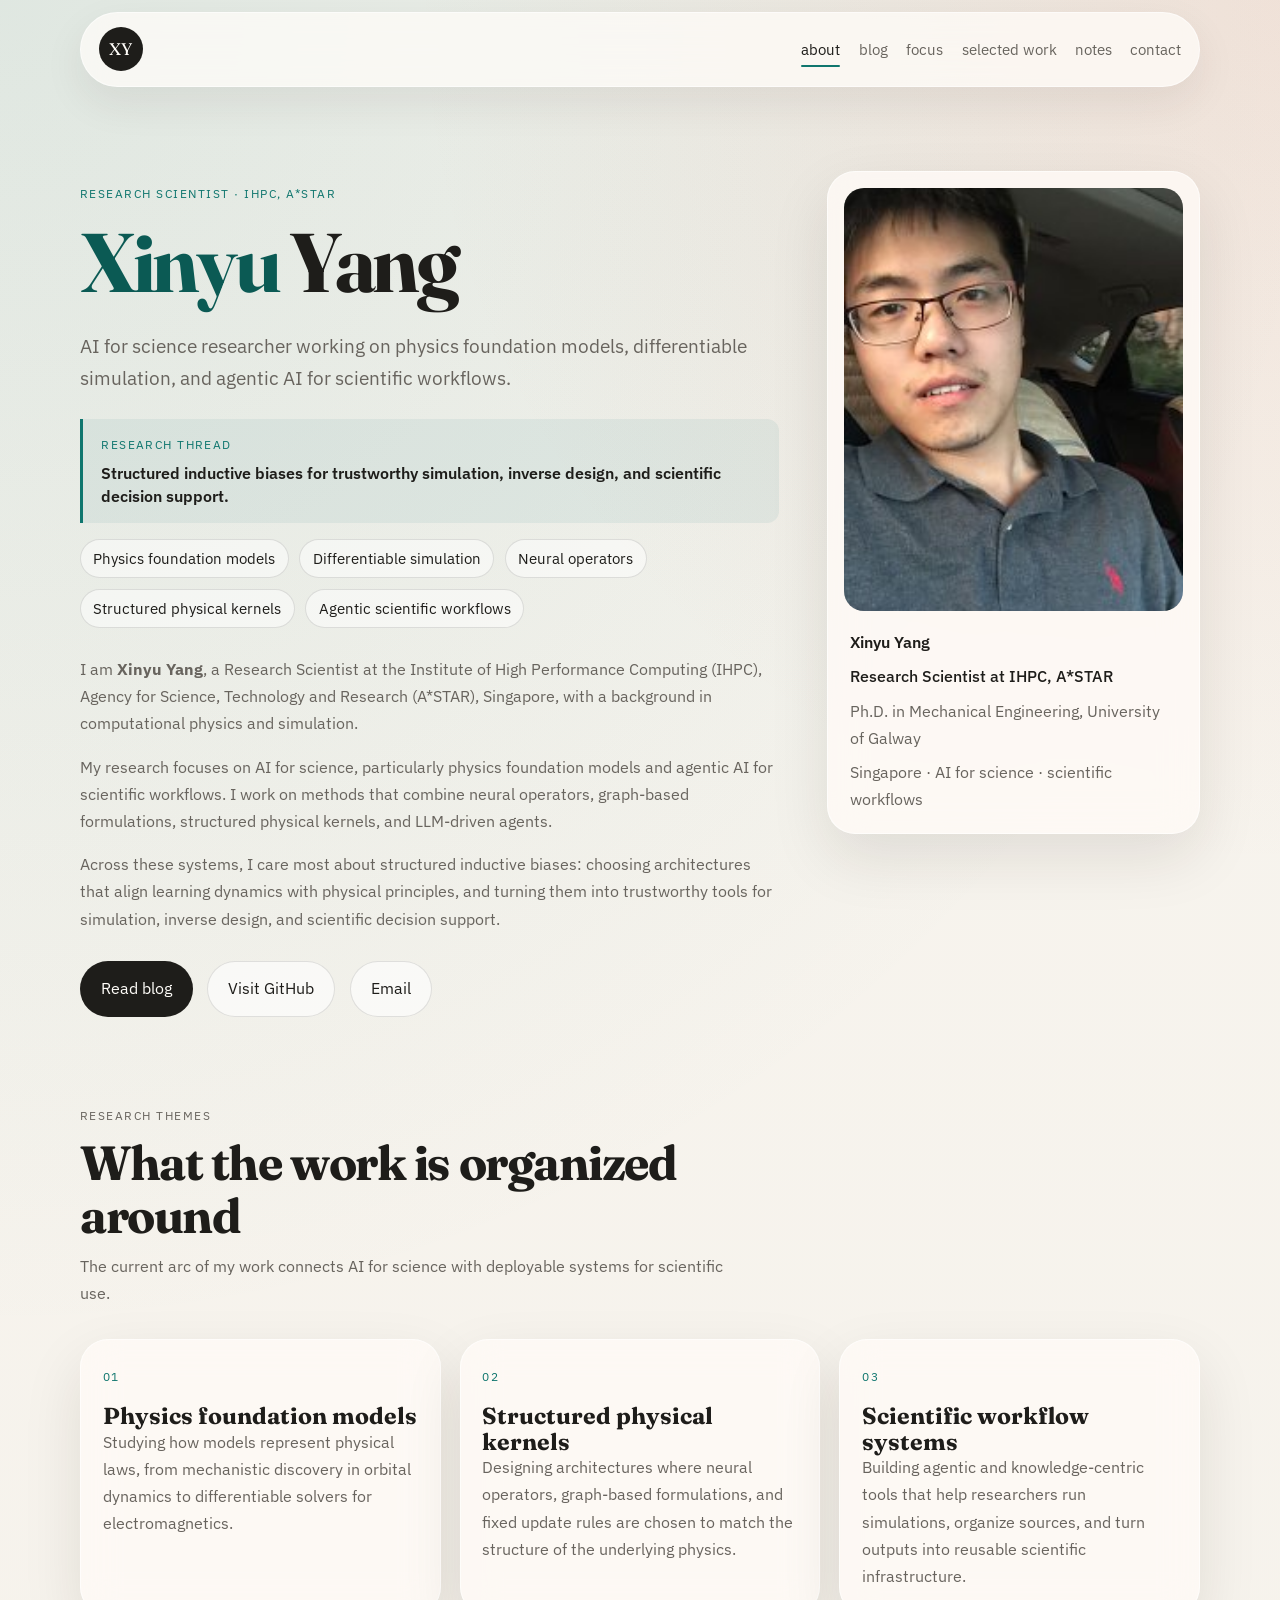
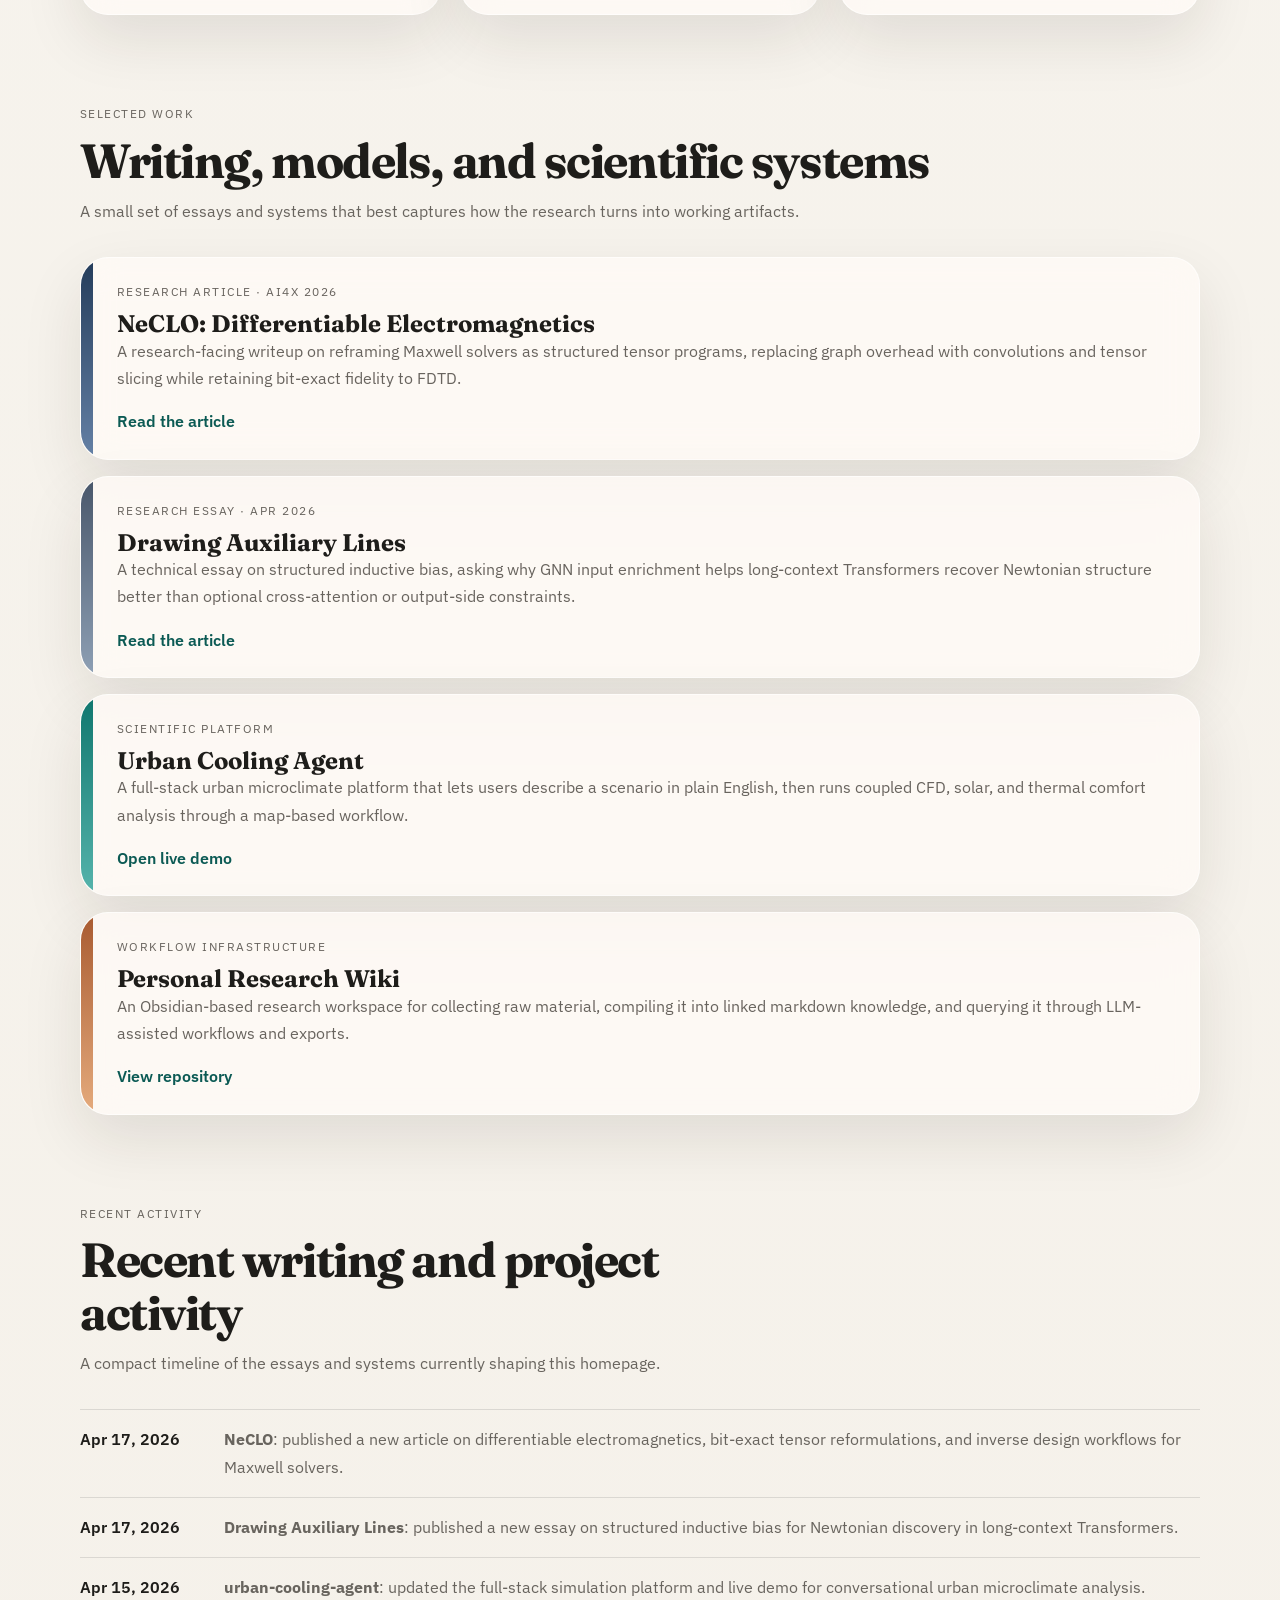
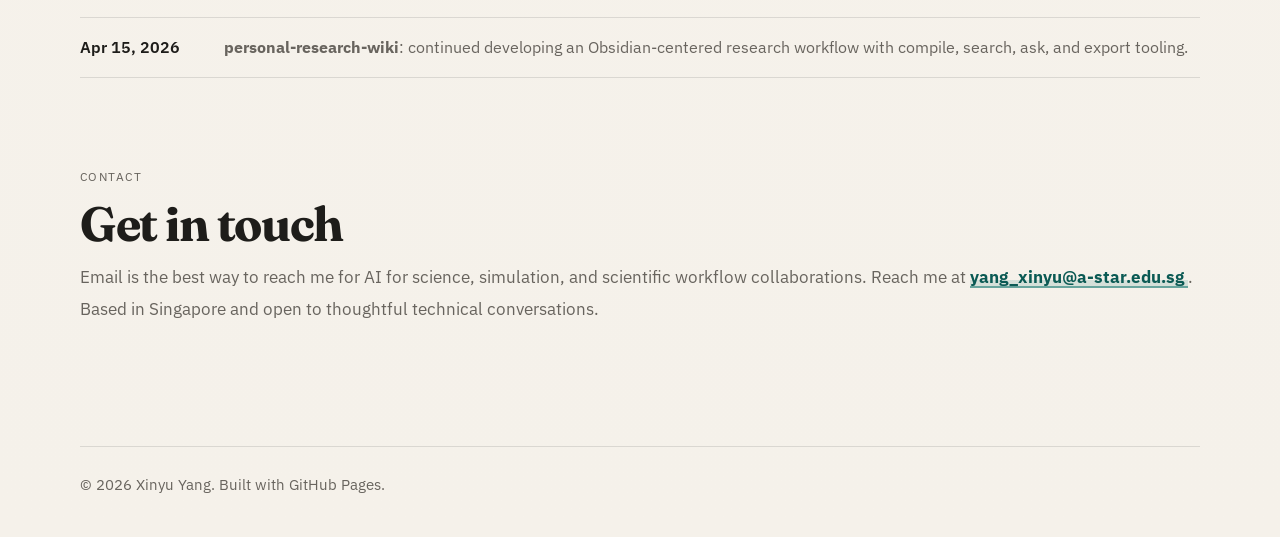
==== index.html @ 4849f7db "Simplify homepage hero details" ====
<!DOCTYPE html>
<html lang="en">
  <head>
    <meta charset="UTF-8" />
    <meta name="viewport" content="width=device-width, initial-scale=1.0" />
    <title>
      Xinyu Yang | AI for Science, Physics Foundation Models, and Scientific
      Workflows
    </title>
    <meta
      name="description"
      content="Personal homepage for Xinyu Yang, Research Scientist at IHPC, A*STAR, working on AI for science, physics foundation models, differentiable simulation, and agentic scientific workflows."
    />
    <meta name="theme-color" content="#1e1d1a" />
    <meta property="og:type" content="website" />
    <meta
      property="og:title"
      content="Xinyu Yang | AI for Science, Physics Foundation Models, and Scientific Workflows"
    />
    <meta
      property="og:description"
      content="Projects and notes from Xinyu Yang across AI for science, physics foundation models, differentiable simulation, and scientific workflow systems."
    />
    <meta property="og:url" content="https://pgupdn.github.io/" />
    <meta property="og:image" content="https://pgupdn.github.io/assets/img/xinyu.jpeg" />
    <meta name="twitter:card" content="summary_large_image" />
    <meta
      name="twitter:title"
      content="Xinyu Yang | AI for Science, Physics Foundation Models, and Scientific Workflows"
    />
    <meta
      name="twitter:description"
      content="Projects and notes from Xinyu Yang across AI for science, physics foundation models, differentiable simulation, and scientific workflow systems."
    />
    <meta name="twitter:image" content="https://pgupdn.github.io/assets/img/xinyu.jpeg" />
    <link rel="canonical" href="https://pgupdn.github.io/" />
    <link rel="preconnect" href="https://fonts.googleapis.com" />
    <link rel="preconnect" href="https://fonts.gstatic.com" crossorigin />
    <link
      href="https://fonts.googleapis.com/css2?family=Fraunces:opsz,wght@9..144,500;9..144,600;9..144,700&family=IBM+Plex+Sans:wght@400;500;600&display=swap"
      rel="stylesheet"
    />
    <link rel="icon" href="assets/favicon.svg" type="image/svg+xml" />
    <link rel="stylesheet" href="styles.css" />
  </head>
  <body>
    <header class="site-header">
      <div class="container nav-shell">
        <a class="brand" href="#top" aria-label="Go to the top of the page">XY</a>
        <button
          class="nav-toggle"
          type="button"
          aria-expanded="false"
          aria-controls="site-nav"
        >
          Menu
        </button>
        <nav id="site-nav" class="site-nav" aria-label="Main navigation">
          <a href="#about">about</a>
          <a href="/blog/">blog</a>
          <a href="#focus">focus</a>
          <a href="#work">selected work</a>
          <a href="#notes">notes</a>
          <a href="#contact">contact</a>
        </nav>
      </div>
    </header>

    <main id="top" class="page-shell">
      <section id="about" class="hero container">
        <div class="hero-copy">
          <p class="eyebrow">Research Scientist · IHPC, A*STAR</p>
          <h1><span>Xinyu</span> Yang</h1>
          <p class="lede">
            AI for science researcher working on physics foundation models,
            differentiable simulation, and agentic AI for scientific workflows.
          </p>

          <div class="hero-thread">
            <p class="hero-thread-label">Research thread</p>
            <p class="hero-thread-copy">
              Structured inductive biases for trustworthy simulation, inverse
              design, and scientific decision support.
            </p>
          </div>

          <div class="hero-tags" aria-label="Research interests">
            <span>Physics foundation models</span>
            <span>Differentiable simulation</span>
            <span>Neural operators</span>
            <span>Structured physical kernels</span>
            <span>Agentic scientific workflows</span>
          </div>

          <div class="intro-copy">
            <p>
              I am <strong>Xinyu Yang</strong>, a Research Scientist at the
              Institute of High Performance Computing (IHPC), Agency for Science,
              Technology and Research (A*STAR), Singapore, with a background in
              computational physics and simulation.
            </p>
            <p>
              My research focuses on AI for science, particularly physics
              foundation models and agentic AI for scientific workflows. I work
              on methods that combine neural operators, graph-based
              formulations, structured physical kernels, and LLM-driven agents.
            </p>
            <p>
              Across these systems, I care most about structured inductive
              biases: choosing architectures that align learning dynamics with
              physical principles, and turning them into trustworthy tools for
              simulation, inverse design, and scientific decision support.
            </p>
          </div>

          <div class="cta-row">
            <a class="button button-primary" href="/blog/">Read blog</a>
            <a
              class="button button-secondary"
              href="https://github.com/PgUpDn"
              target="_blank"
              rel="noreferrer"
            >
              Visit GitHub
            </a>
            <a class="button button-secondary" href="mailto:yang_xinyu@a-star.edu.sg">
              Email
            </a>
          </div>

        </div>

        <aside class="profile-card">
          <div class="portrait-frame">
            <img
              src="assets/img/xinyu.jpeg"
              alt="Portrait of Xinyu Yang"
              class="portrait"
            />
          </div>
          <div class="profile-meta">
            <p>Xinyu Yang</p>
            <p>Research Scientist at IHPC, A*STAR</p>
            <p>Ph.D. in Mechanical Engineering, University of Galway</p>
            <p>Singapore · AI for science · scientific workflows</p>
          </div>
        </aside>
      </section>

      <section id="focus" class="section container">
        <div class="section-heading">
          <p class="section-kicker">Research themes</p>
          <h2>What the work is organized around</h2>
          <p>
            The current arc of my work connects AI for science with deployable
            systems for scientific use.
          </p>
        </div>

        <div class="card-grid">
          <article class="info-card">
            <span class="card-tag">01</span>
            <h3>Physics foundation models</h3>
            <p>
              Studying how models represent physical laws, from mechanistic
              discovery in orbital dynamics to differentiable solvers for
              electromagnetics.
            </p>
          </article>

          <article class="info-card">
            <span class="card-tag">02</span>
            <h3>Structured physical kernels</h3>
            <p>
              Designing architectures where neural operators, graph-based
              formulations, and fixed update rules are chosen to match the
              structure of the underlying physics.
            </p>
          </article>

          <article class="info-card">
            <span class="card-tag">03</span>
            <h3>Scientific workflow systems</h3>
            <p>
              Building agentic and knowledge-centric tools that help researchers
              run simulations, organize sources, and turn outputs into reusable
              scientific infrastructure.
            </p>
          </article>
        </div>
      </section>

      <section id="work" class="section container">
        <div class="section-heading work-heading">
          <p class="section-kicker">Selected work</p>
          <h2>Writing, models, and scientific systems</h2>
          <p>
            A small set of essays and systems that best captures how the
            research turns into working artifacts.
          </p>
        </div>

        <div class="project-list">
          <article class="project-card">
            <div class="project-accent accent-three"></div>
            <div class="project-body">
              <p class="project-label">Research article · AI4X 2026</p>
              <h3>NeCLO: Differentiable Electromagnetics</h3>
              <p>
                A research-facing writeup on reframing Maxwell solvers as
                structured tensor programs, replacing graph overhead with
                convolutions and tensor slicing while retaining bit-exact
                fidelity to FDTD.
              </p>
              <a href="/blog/2026/neclo-differentiable-electromagnetics/">
                Read the article
              </a>
            </div>
          </article>

          <article class="project-card">
            <div class="project-accent accent-four"></div>
            <div class="project-body">
              <p class="project-label">Research essay · Apr 2026</p>
              <h3>Drawing Auxiliary Lines</h3>
              <p>
                A technical essay on structured inductive bias, asking why GNN
                input enrichment helps long-context Transformers recover
                Newtonian structure better than optional cross-attention or
                output-side constraints.
              </p>
              <a href="/blog/2026/drawing-auxiliary-lines/">Read the article</a>
            </div>
          </article>

          <article class="project-card">
            <div class="project-accent accent-one"></div>
            <div class="project-body">
              <p class="project-label">Scientific platform</p>
              <h3>Urban Cooling Agent</h3>
              <p>
                A full-stack urban microclimate platform that lets users describe
                a scenario in plain English, then runs coupled CFD, solar, and
                thermal comfort analysis through a map-based workflow.
              </p>
              <a
                href="https://pgupdn.github.io/urban-cooling-agent/"
                target="_blank"
                rel="noreferrer"
              >
                Open live demo
              </a>
            </div>
          </article>

          <article class="project-card">
            <div class="project-accent accent-two"></div>
            <div class="project-body">
              <p class="project-label">Workflow infrastructure</p>
              <h3>Personal Research Wiki</h3>
              <p>
                An Obsidian-based research workspace for collecting raw material,
                compiling it into linked markdown knowledge, and querying it through
                LLM-assisted workflows and exports.
              </p>
              <a
                href="https://github.com/PgUpDn/personal-research-wiki"
                target="_blank"
                rel="noreferrer"
              >
                View repository
              </a>
            </div>
          </article>

        </div>
      </section>

      <section id="notes" class="section container">
        <div class="section-heading">
          <p class="section-kicker">Recent activity</p>
          <h2>Recent writing and project activity</h2>
          <p>
            A compact timeline of the essays and systems currently shaping this
            homepage.
          </p>
        </div>

        <div class="notes-table" role="list">
          <div class="note-row" role="listitem">
            <span class="note-date">Apr 17, 2026</span>
            <p>
              <strong>NeCLO</strong>: published a new article on differentiable
              electromagnetics, bit-exact tensor reformulations, and inverse
              design workflows for Maxwell solvers.
            </p>
          </div>
          <div class="note-row" role="listitem">
            <span class="note-date">Apr 17, 2026</span>
            <p>
              <strong>Drawing Auxiliary Lines</strong>: published a new essay on
              structured inductive bias for Newtonian discovery in long-context
              Transformers.
            </p>
          </div>
          <div class="note-row" role="listitem">
            <span class="note-date">Apr 15, 2026</span>
            <p>
              <strong>urban-cooling-agent</strong>: updated the full-stack simulation
              platform and live demo for conversational urban microclimate analysis.
            </p>
          </div>
          <div class="note-row" role="listitem">
            <span class="note-date">Apr 15, 2026</span>
            <p>
              <strong>personal-research-wiki</strong>: continued developing an
              Obsidian-centered research workflow with compile, search, ask, and
              export tooling.
            </p>
          </div>
        </div>
      </section>

      <section id="contact" class="section container contact-section">
        <div class="section-heading contact-copy">
          <p class="section-kicker">Contact</p>
          <h2>Get in touch</h2>
          <p class="contact-summary">
            Email is the best way to reach me for AI for science, simulation,
            and scientific workflow collaborations. Reach me at
            <a class="contact-inline-link" href="mailto:yang_xinyu@a-star.edu.sg">
              yang_xinyu@a-star.edu.sg
            </a>.
            Based in Singapore and open to thoughtful technical conversations.
          </p>
        </div>
      </section>
    </main>

    <footer class="site-footer">
      <div class="container footer-shell">
        <p>
          &copy; <span id="year"></span> Xinyu Yang. Built with GitHub Pages.
        </p>
      </div>
    </footer>

    <script src="script.js"></script>
  </body>
</html>
---- styles.css ----
:root {
  --bg: #f5f1ea;
  --bg-strong: #efe7dd;
  --surface: rgba(255, 251, 247, 0.8);
  --surface-strong: #fffdf9;
  --text: #1e1d1a;
  --muted: #68645e;
  --accent: #0f766e;
  --accent-strong: #0b5a54;
  --accent-soft: rgba(15, 118, 110, 0.12);
  --line: rgba(30, 29, 26, 0.12);
  --shadow: 0 24px 60px rgba(40, 30, 24, 0.1);
  --radius-lg: 28px;
  --radius-md: 18px;
  --radius-sm: 12px;
  --container: min(1120px, calc(100vw - 2rem));
}

*,
*::before,
*::after {
  box-sizing: border-box;
}

html {
  scroll-behavior: smooth;
}

body {
  margin: 0;
  min-height: 100vh;
  color: var(--text);
  font-family: "IBM Plex Sans", sans-serif;
  background:
    radial-gradient(circle at top left, rgba(15, 118, 110, 0.1), transparent 34%),
    radial-gradient(circle at top right, rgba(193, 95, 61, 0.12), transparent 22%),
    linear-gradient(180deg, #f7f4ee 0%, var(--bg) 100%);
  line-height: 1.7;
}

a {
  color: inherit;
  text-decoration: none;
}

img {
  display: block;
  max-width: 100%;
}

.container {
  width: var(--container);
  margin: 0 auto;
}

.site-header {
  position: sticky;
  top: 0;
  z-index: 20;
  padding-top: 0.75rem;
}

.nav-shell {
  display: flex;
  align-items: center;
  justify-content: space-between;
  gap: 1.25rem;
  padding: 0.9rem 1.1rem;
  border: 1px solid rgba(255, 255, 255, 0.55);
  border-radius: 999px;
  background: rgba(255, 252, 248, 0.74);
  box-shadow: 0 16px 40px rgba(60, 44, 36, 0.08);
  backdrop-filter: blur(16px);
}

.brand {
  display: inline-flex;
  align-items: center;
  justify-content: center;
  width: 2.75rem;
  height: 2.75rem;
  border-radius: 999px;
  background: var(--text);
  color: #fffdf9;
  font-family: "Fraunces", serif;
  font-size: 1.05rem;
  letter-spacing: 0.03em;
}

.site-nav {
  display: flex;
  align-items: center;
  gap: 1.15rem;
  flex-wrap: wrap;
}

.site-nav a {
  position: relative;
  color: var(--muted);
  font-size: 0.96rem;
  text-transform: lowercase;
}

.site-nav a::after {
  content: "";
  position: absolute;
  left: 0;
  bottom: -0.3rem;
  width: 100%;
  height: 2px;
  border-radius: 999px;
  background: var(--accent);
  opacity: 0;
  transform: scaleX(0.2);
  transform-origin: left;
  transition: transform 180ms ease, opacity 180ms ease;
}

.site-nav a:hover,
.site-nav a.active {
  color: var(--text);
}

.site-nav a:hover::after,
.site-nav a.active::after {
  opacity: 1;
  transform: scaleX(1);
}

.nav-toggle {
  display: none;
  border: 0;
  background: transparent;
  color: var(--text);
  font: inherit;
  padding: 0.3rem 0.1rem;
  cursor: pointer;
}

.page-shell {
  padding: 3.25rem 0 2.5rem;
}

.hero {
  display: grid;
  grid-template-columns: minmax(0, 1.5fr) minmax(300px, 0.8fr);
  gap: 3rem;
  align-items: start;
  padding-top: 2rem;
}

.eyebrow,
.section-kicker,
.project-label,
.card-tag {
  letter-spacing: 0.12em;
  text-transform: uppercase;
  font-size: 0.78rem;
  color: var(--accent);
}

h1,
h2,
h3 {
  margin: 0;
  font-family: "Fraunces", serif;
  line-height: 1.1;
}

h1 {
  margin-top: 0.75rem;
  font-size: clamp(3rem, 7vw, 5.2rem);
  letter-spacing: -0.04em;
}

h1 span {
  color: var(--accent-strong);
}

.lede {
  max-width: 46rem;
  margin: 1.35rem 0 0;
  font-size: 1.18rem;
  color: var(--muted);
}

.intro-copy {
  margin-top: 1.75rem;
  display: grid;
  gap: 1rem;
}

.hero-thread {
  margin-top: 1.55rem;
  padding: 1rem 1.15rem;
  border-left: 3px solid var(--accent);
  border-radius: 0 var(--radius-sm) var(--radius-sm) 0;
  background: rgba(15, 118, 110, 0.07);
}

.hero-thread-label {
  margin: 0;
  letter-spacing: 0.12em;
  text-transform: uppercase;
  font-size: 0.74rem;
  color: var(--accent);
}

.hero-thread-copy {
  margin: 0.42rem 0 0;
  color: var(--text);
  font-size: 0.98rem;
  font-weight: 600;
  line-height: 1.45;
}

.hero-tags {
  display: flex;
  flex-wrap: wrap;
  gap: 0.65rem;
  margin-top: 1rem;
}

.hero-tags span {
  display: inline-flex;
  align-items: center;
  min-height: 2rem;
  padding: 0.38rem 0.78rem;
  border: 1px solid var(--line);
  border-radius: 999px;
  background: rgba(255, 255, 255, 0.5);
  color: var(--text);
  font-size: 0.92rem;
}

.intro-copy p,
.section-heading p,
.info-card p,
.project-body p,
.note-row p,
.contact-note {
  margin: 0;
  color: var(--muted);
}

.cta-row {
  display: flex;
  flex-wrap: wrap;
  gap: 0.9rem;
  margin-top: 1.75rem;
}

.button {
  display: inline-flex;
  align-items: center;
  justify-content: center;
  min-height: 3rem;
  padding: 0.85rem 1.25rem;
  border-radius: 999px;
  border: 1px solid var(--line);
  transition: transform 180ms ease, border-color 180ms ease, background 180ms ease;
}

.button:hover {
  transform: translateY(-1px);
}

.button-primary {
  background: var(--text);
  color: #fffdf9;
  border-color: transparent;
}

.button-primary:hover {
  background: #10100f;
}

.button-secondary {
  background: rgba(255, 255, 255, 0.6);
}

.button-secondary:hover {
  border-color: rgba(15, 118, 110, 0.32);
}

.profile-card,
.info-card,
.project-card,
.contact-panel {
  border: 1px solid rgba(255, 255, 255, 0.6);
  border-radius: var(--radius-lg);
  background: var(--surface);
  box-shadow: var(--shadow);
  backdrop-filter: blur(18px);
}

.profile-card {
  position: sticky;
  top: 7rem;
  padding: 1rem;
}

.portrait-frame {
  overflow: hidden;
  border-radius: calc(var(--radius-lg) - 8px);
  background:
    linear-gradient(160deg, rgba(15, 118, 110, 0.18), rgba(255, 255, 255, 0.2)),
    var(--bg-strong);
}

.portrait {
  width: 100%;
  aspect-ratio: 4 / 5;
  object-fit: cover;
  object-position: center 28%;
}

.profile-meta {
  display: grid;
  gap: 0.45rem;
  padding: 1.1rem 0.35rem 0.2rem;
}

.profile-meta p:first-child {
  color: var(--text);
  font-weight: 600;
}

.profile-meta p {
  margin: 0;
  color: var(--muted);
}

.profile-meta p:nth-child(2) {
  color: var(--text);
  font-weight: 500;
}

.section {
  padding: 5.5rem 0 0;
}

.section-heading {
  display: grid;
  gap: 0.65rem;
  max-width: 42rem;
  margin-bottom: 2rem;
}

.section-heading h2 {
  font-size: clamp(2rem, 4vw, 3rem);
  letter-spacing: -0.03em;
}

.work-heading {
  max-width: none;
}

.work-heading p {
  max-width: none;
}

.card-grid {
  display: grid;
  grid-template-columns: repeat(3, minmax(0, 1fr));
  gap: 1.2rem;
}

.info-card {
  padding: 1.4rem 1.35rem 1.5rem;
}

.info-card h3 {
  margin-top: 0.85rem;
  font-size: 1.45rem;
}

.project-list {
  display: grid;
  gap: 1rem;
}

.project-card {
  display: grid;
  grid-template-columns: 0.75rem minmax(0, 1fr);
  overflow: hidden;
}

.project-accent {
  min-height: 100%;
}

.accent-one {
  background: linear-gradient(180deg, #0f766e 0%, #56b4ac 100%);
}

.accent-two {
  background: linear-gradient(180deg, #a85a30 0%, #e5ab7d 100%);
}

.accent-three {
  background: linear-gradient(180deg, #243c5a 0%, #6581a6 100%);
}

.accent-four {
  background: linear-gradient(180deg, #48566a 0%, #8ea0b5 100%);
}

.project-body {
  padding: 1.45rem 1.5rem;
}

.project-body h3 {
  margin-top: 0.55rem;
  font-size: 1.5rem;
}

.project-body p {
  margin: 0;
  color: var(--muted);
}

.project-body a {
  display: inline-flex;
  align-items: center;
  gap: 0.4rem;
  margin-top: 1rem;
  color: var(--accent-strong);
  font-weight: 600;
}

.site-nav a.current {
  color: var(--text);
}

.site-nav a.current::after {
  opacity: 1;
  transform: scaleX(1);
}

.notes-table {
  border-top: 1px solid var(--line);
}

.note-row {
  display: grid;
  grid-template-columns: 8rem minmax(0, 1fr);
  gap: 1rem;
  padding: 1rem 0;
  border-bottom: 1px solid var(--line);
}

.note-date {
  color: var(--text);
  font-weight: 600;
}

.contact-section {
  padding-bottom: 5rem;
}

.contact-copy {
  max-width: none;
  width: 100%;
  margin-bottom: 0;
}

.contact-copy p {
  max-width: none;
}

.contact-summary {
  font-size: 1.06rem;
  line-height: 1.9;
}

.contact-panel {
  max-width: 42rem;
  padding: 1.15rem 1.25rem 1.2rem;
}

.contact-link {
  display: inline-flex;
  align-items: center;
  gap: 0.4rem;
  color: var(--accent-strong);
  font-weight: 600;
}

.contact-inline-link {
  color: var(--accent-strong);
  font-weight: 700;
  text-decoration: underline;
  text-decoration-color: rgba(15, 118, 110, 0.55);
  text-decoration-thickness: 0.09em;
  text-underline-offset: 0.16em;
  background: linear-gradient(180deg, transparent 62%, rgba(15, 118, 110, 0.14) 62%);
  overflow-wrap: anywhere;
}

.contact-inline-link:hover {
  color: var(--accent-strong);
  text-decoration-color: currentColor;
}

.site-footer {
  padding: 0 0 2.5rem;
}

.footer-shell {
  padding-top: 1.5rem;
  border-top: 1px solid var(--line);
}

.footer-shell p {
  margin: 0;
  color: var(--muted);
  font-size: 0.96rem;
}

.post-page {
  padding: 2.15rem 0 5rem;
}

.essay-layout {
  width: 100%;
  max-width: none;
  margin: 0 auto;
}

.essay-directory-header {
  padding-top: 0.45rem;
}

.essay-directory-title,
.essay-title {
  font-size: clamp(2.35rem, 6vw, 3.9rem);
  letter-spacing: -0.045em;
}

.essay-directory-copy {
  margin: 0.9rem 0 0;
  color: var(--muted);
  font-size: 1.05rem;
}

.blog-list {
  margin-top: 1.7rem;
  border-top: 1px solid var(--line);
}

.blog-list-item {
  display: grid;
  grid-template-columns: 8.5rem minmax(0, 1fr);
  gap: 1.35rem;
  padding: 1.2rem 0;
  border-bottom: 1px solid var(--line);
}

.blog-list-date {
  color: var(--text);
  font-size: 0.92rem;
  font-weight: 600;
}

.blog-list-body h2 {
  font-size: 1.55rem;
  letter-spacing: -0.03em;
}

.blog-list-body h2 a {
  color: var(--text);
}

.blog-list-body h2 a:hover {
  color: var(--accent-strong);
}

.blog-list-body p {
  margin: 0.6rem 0 0;
  color: var(--muted);
}

.blog-list-body a,
.essay-section a,
.essay-taxonomy a {
  color: var(--accent-strong);
}

.essay-header {
  padding-top: 0.45rem;
}

.essay-date,
.essay-taxonomy,
.essay-author {
  margin: 0.7rem 0 0;
  color: var(--muted);
}

.essay-taxonomy {
  display: flex;
  flex-wrap: wrap;
  gap: 0.45rem 0.75rem;
  align-items: center;
}

.essay-title {
  max-width: 15ch;
}

.essay-separator {
  margin: 1.8rem 0 1.45rem;
  color: rgba(30, 29, 26, 0.34);
  letter-spacing: 0.35em;
}

.essay-section {
  display: grid;
  gap: 0.95rem;
}

.essay-section h2 {
  font-size: clamp(1.45rem, 4vw, 2rem);
  letter-spacing: -0.03em;
}

.essay-section p,
.essay-section li,
.essay-section td,
.essay-section th {
  margin: 0;
  color: var(--muted);
}

.essay-section strong {
  color: var(--text);
}

.essay-section ul,
.essay-section ol {
  margin: 0;
  padding-left: 1.2rem;
  display: grid;
  gap: 0.65rem;
}

.essay-note {
  padding: 1rem 1.15rem;
  border-left: 3px solid var(--accent);
  background: rgba(15, 118, 110, 0.07);
  border-radius: 0 var(--radius-sm) var(--radius-sm) 0;
}

.essay-figure {
  margin: 0.25rem 0 0.15rem;
  display: grid;
  gap: 0.72rem;
}

.essay-figure img {
  width: 100%;
  border: 1px solid var(--line);
  border-radius: var(--radius-md);
  background: rgba(255, 255, 255, 0.72);
  box-shadow: 0 18px 42px rgba(40, 30, 24, 0.08);
}

.essay-figure figcaption {
  margin: 0;
  color: var(--muted);
  font-size: 0.92rem;
  line-height: 1.65;
}

.essay-table {
  overflow-x: auto;
}

.essay-table table {
  width: 100%;
  border-collapse: collapse;
}

.essay-table th,
.essay-table td {
  padding: 0.85rem 0.7rem;
  border-bottom: 1px solid var(--line);
  text-align: left;
  vertical-align: top;
}

.essay-table th {
  color: var(--text);
  font-weight: 600;
}

.essay-stats {
  display: grid;
  grid-template-columns: repeat(4, minmax(0, 1fr));
  gap: 0.9rem;
  margin-bottom: 0.4rem;
}

.essay-stat {
  padding: 1rem 0.9rem;
  border: 1px solid var(--line);
  border-radius: var(--radius-md);
  background: rgba(255, 255, 255, 0.45);
}

.essay-stat-value {
  font-family: "Fraunces", serif;
  font-size: 1.9rem;
  line-height: 1;
  color: var(--text);
}

.essay-stat p {
  margin-top: 0.55rem;
  font-size: 0.92rem;
}

.essay-bibtex {
  margin-top: 0.45rem;
}

.essay-bibtex pre {
  margin: 0;
  padding: 1rem 1.05rem;
  overflow-x: auto;
  border-radius: var(--radius-md);
  background: rgba(30, 29, 26, 0.06);
  color: var(--muted);
  font-family: "IBM Plex Sans", sans-serif;
  font-size: 0.92rem;
  line-height: 1.65;
}

@media (max-width: 960px) {
  .hero {
    grid-template-columns: 1fr;
  }

  .profile-card {
    position: static;
    max-width: 28rem;
  }

  .card-grid {
    grid-template-columns: 1fr;
  }

  .essay-stats {
    grid-template-columns: 1fr;
  }

}

@media (max-width: 760px) {
  .site-header {
    padding-top: 0.55rem;
  }

  .nav-shell {
    flex-wrap: wrap;
    border-radius: 28px;
  }

  .nav-toggle {
    display: inline-flex;
  }

  .site-nav {
    display: none;
    width: 100%;
    padding-top: 0.35rem;
    flex-direction: column;
    align-items: flex-start;
  }

  .site-nav.open {
    display: flex;
  }

  .page-shell {
    padding-top: 2rem;
  }

  .hero {
    gap: 2rem;
    padding-top: 1.5rem;
  }

  .section {
    padding-top: 4rem;
  }

  .project-card {
    grid-template-columns: 1fr;
  }

  .project-accent {
    min-height: 0.75rem;
  }

  .note-row,
  .blog-list-item {
    grid-template-columns: 1fr;
    gap: 0.35rem;
  }
}

@media (prefers-reduced-motion: reduce) {
  html {
    scroll-behavior: auto;
  }

  *,
  *::before,
  *::after {
    transition-duration: 0.01ms !important;
    animation-duration: 0.01ms !important;
    animation-iteration-count: 1 !important;
  }
}
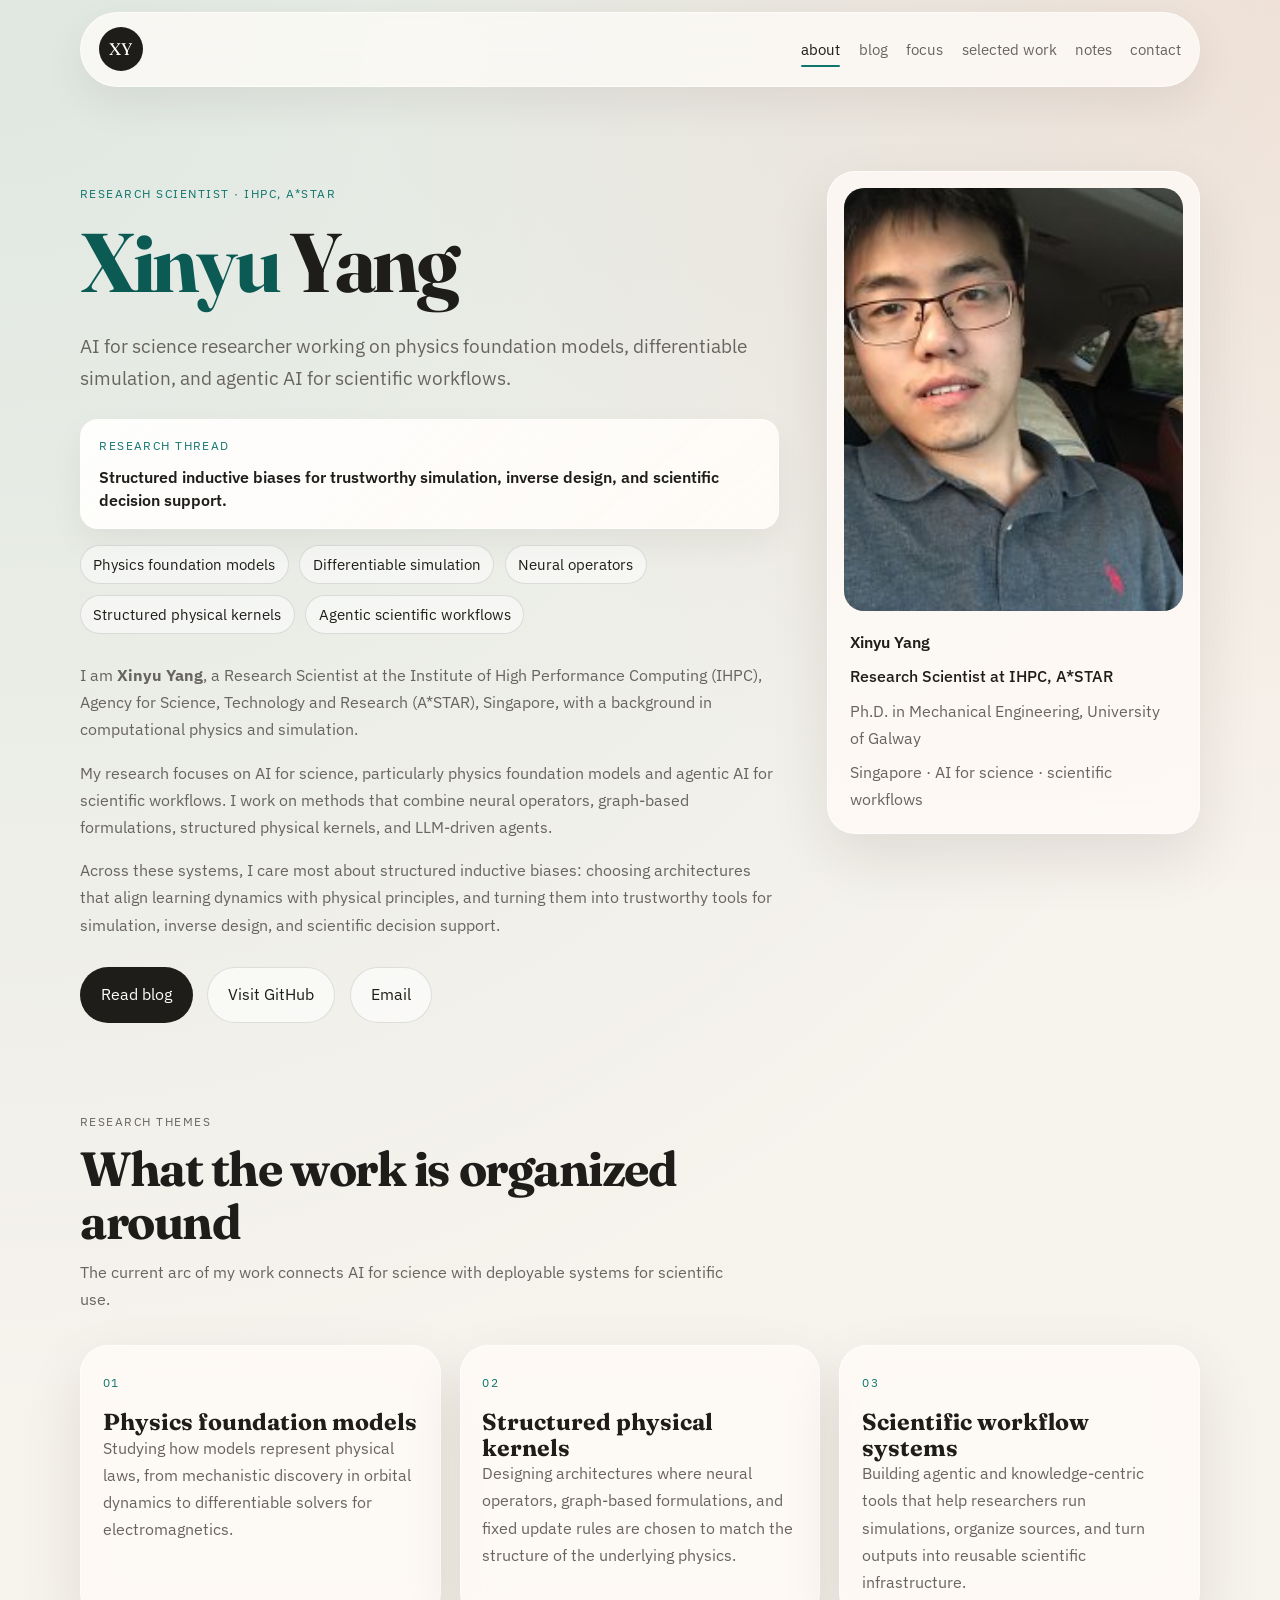
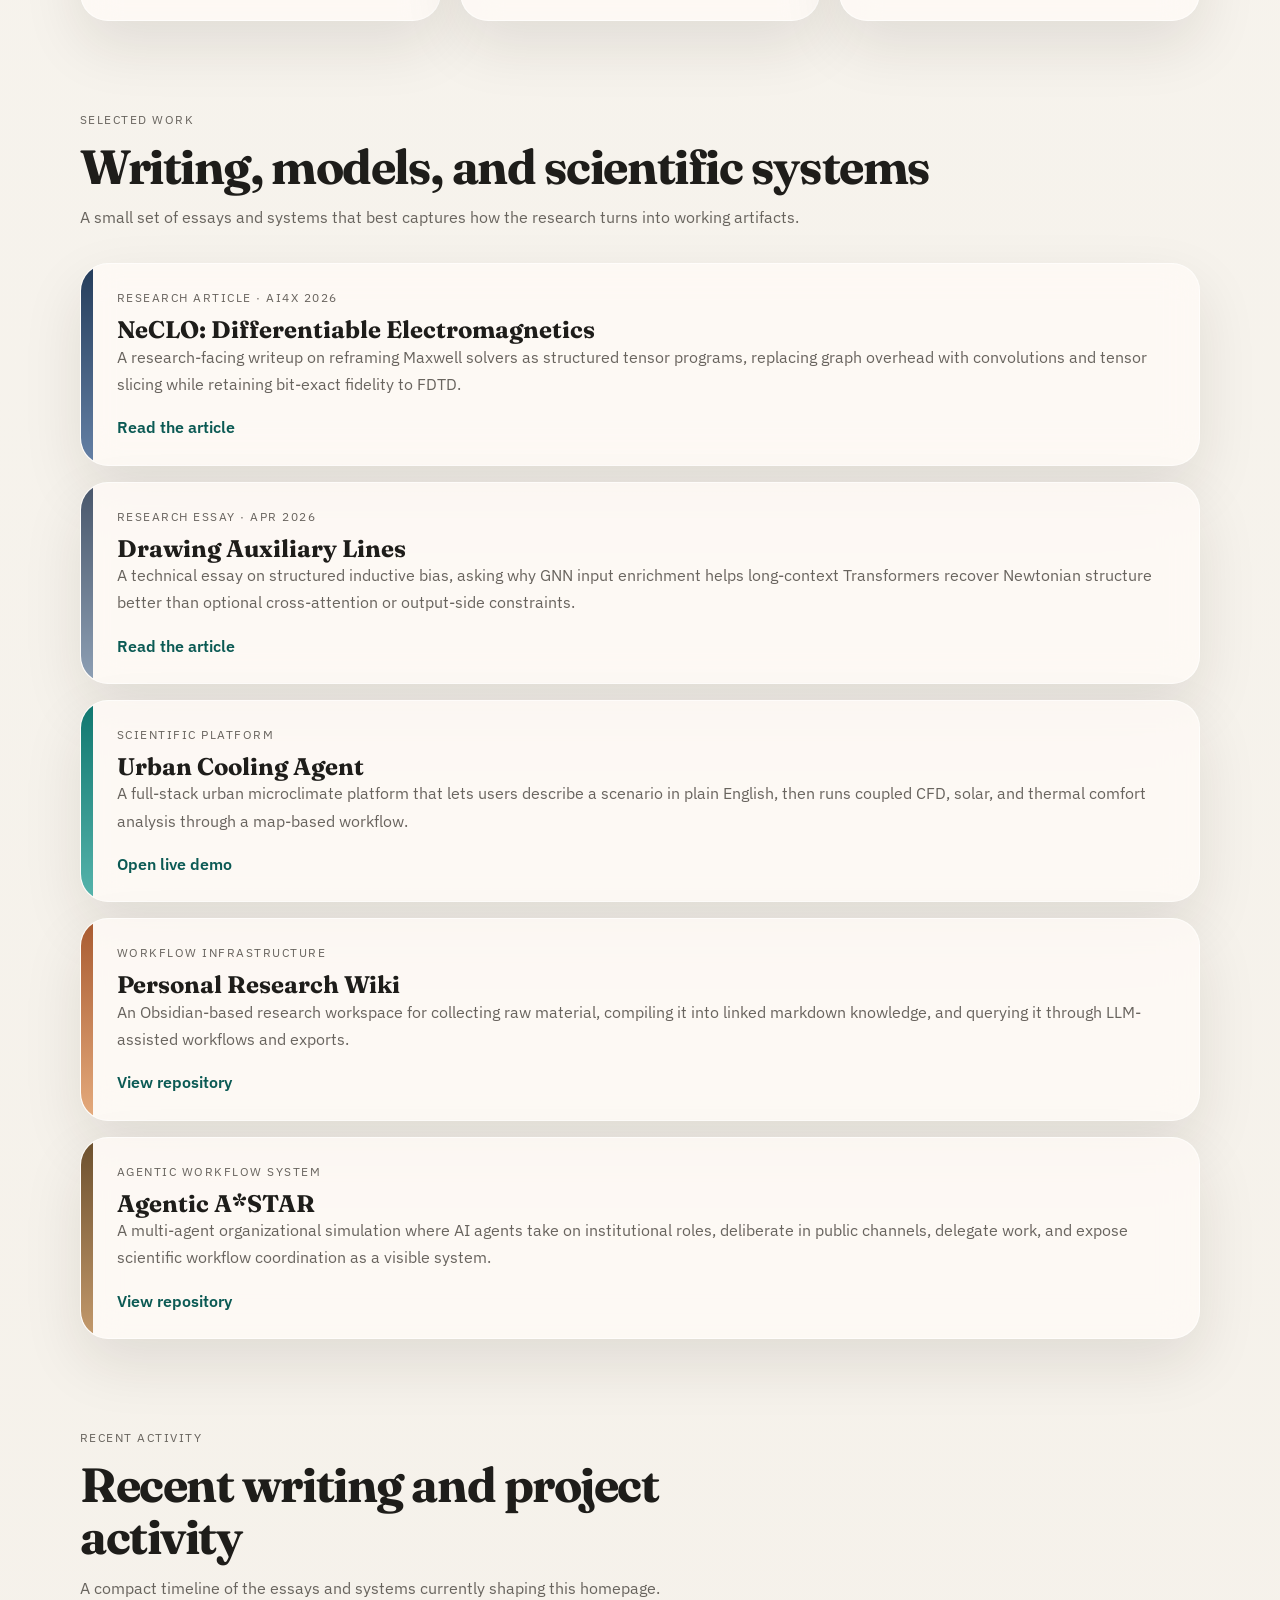
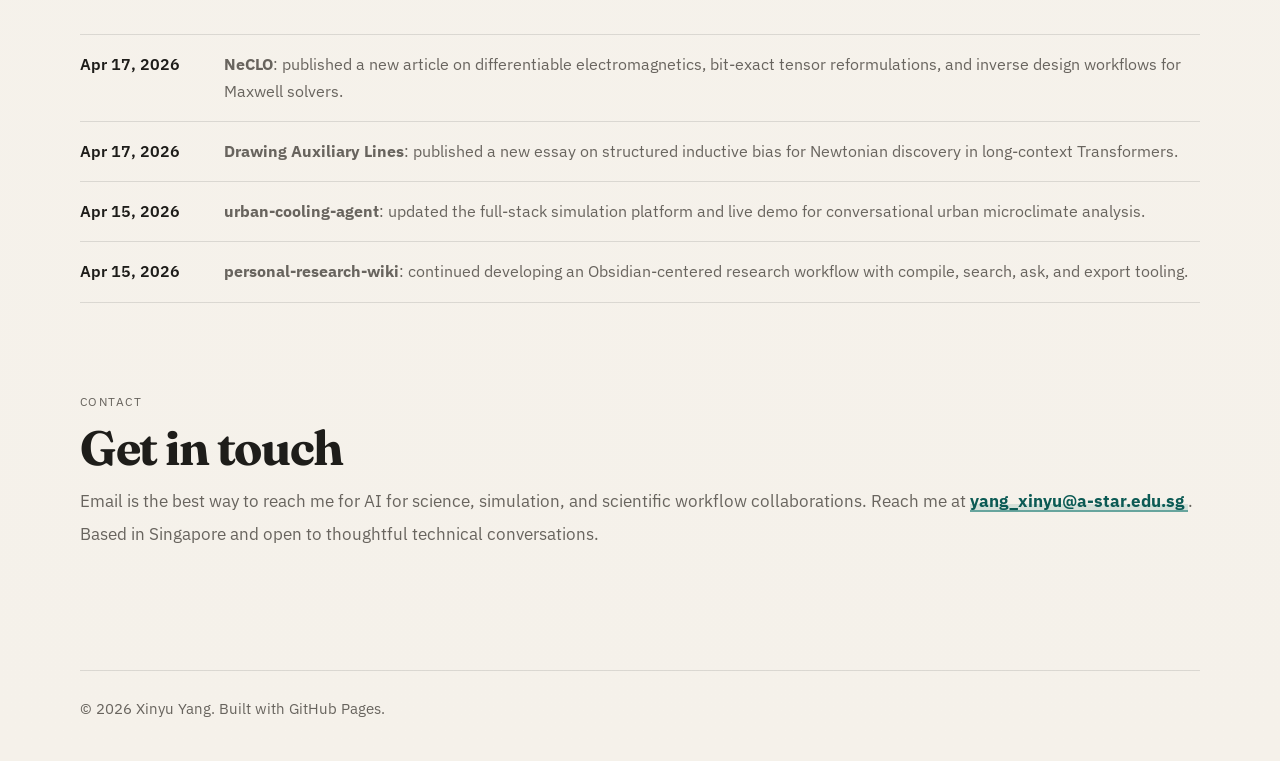
==== commit cf72783d: "Restore hero card and agentic work entry" ====
--- a/index.html
+++ b/index.html
@@ -273,6 +273,27 @@
             </div>
           </article>
 
+          <article class="project-card">
+            <div class="project-accent accent-five"></div>
+            <div class="project-body">
+              <p class="project-label">Agentic workflow system</p>
+              <h3>Agentic A*STAR</h3>
+              <p>
+                A multi-agent organizational simulation where AI agents take on
+                institutional roles, deliberate in public channels, delegate
+                work, and expose scientific workflow coordination as a visible
+                system.
+              </p>
+              <a
+                href="https://github.com/PgUpDn/agentic-astar"
+                target="_blank"
+                rel="noreferrer"
+              >
+                View repository
+              </a>
+            </div>
+          </article>
+
         </div>
       </section>
 
--- a/styles.css
+++ b/styles.css
@@ -192,10 +192,15 @@
 
 .hero-thread {
   margin-top: 1.55rem;
-  padding: 1rem 1.15rem;
-  border-left: 3px solid var(--accent);
-  border-radius: 0 var(--radius-sm) var(--radius-sm) 0;
-  background: rgba(15, 118, 110, 0.07);
+  display: grid;
+  gap: 0.2rem;
+  padding: 1rem 1.15rem 1.05rem;
+  border: 1px solid rgba(255, 255, 255, 0.6);
+  border-radius: var(--radius-md);
+  background:
+    linear-gradient(140deg, rgba(255, 255, 255, 0.8), rgba(255, 252, 247, 0.64)),
+    var(--surface);
+  box-shadow: 0 14px 34px rgba(40, 30, 24, 0.06);
 }
 
 .hero-thread-label {
@@ -406,6 +411,10 @@
   background: linear-gradient(180deg, #48566a 0%, #8ea0b5 100%);
 }
 
+.accent-five {
+  background: linear-gradient(180deg, #6b4f2d 0%, #c49a6c 100%);
+}
+
 .project-body {
   padding: 1.45rem 1.5rem;
 }
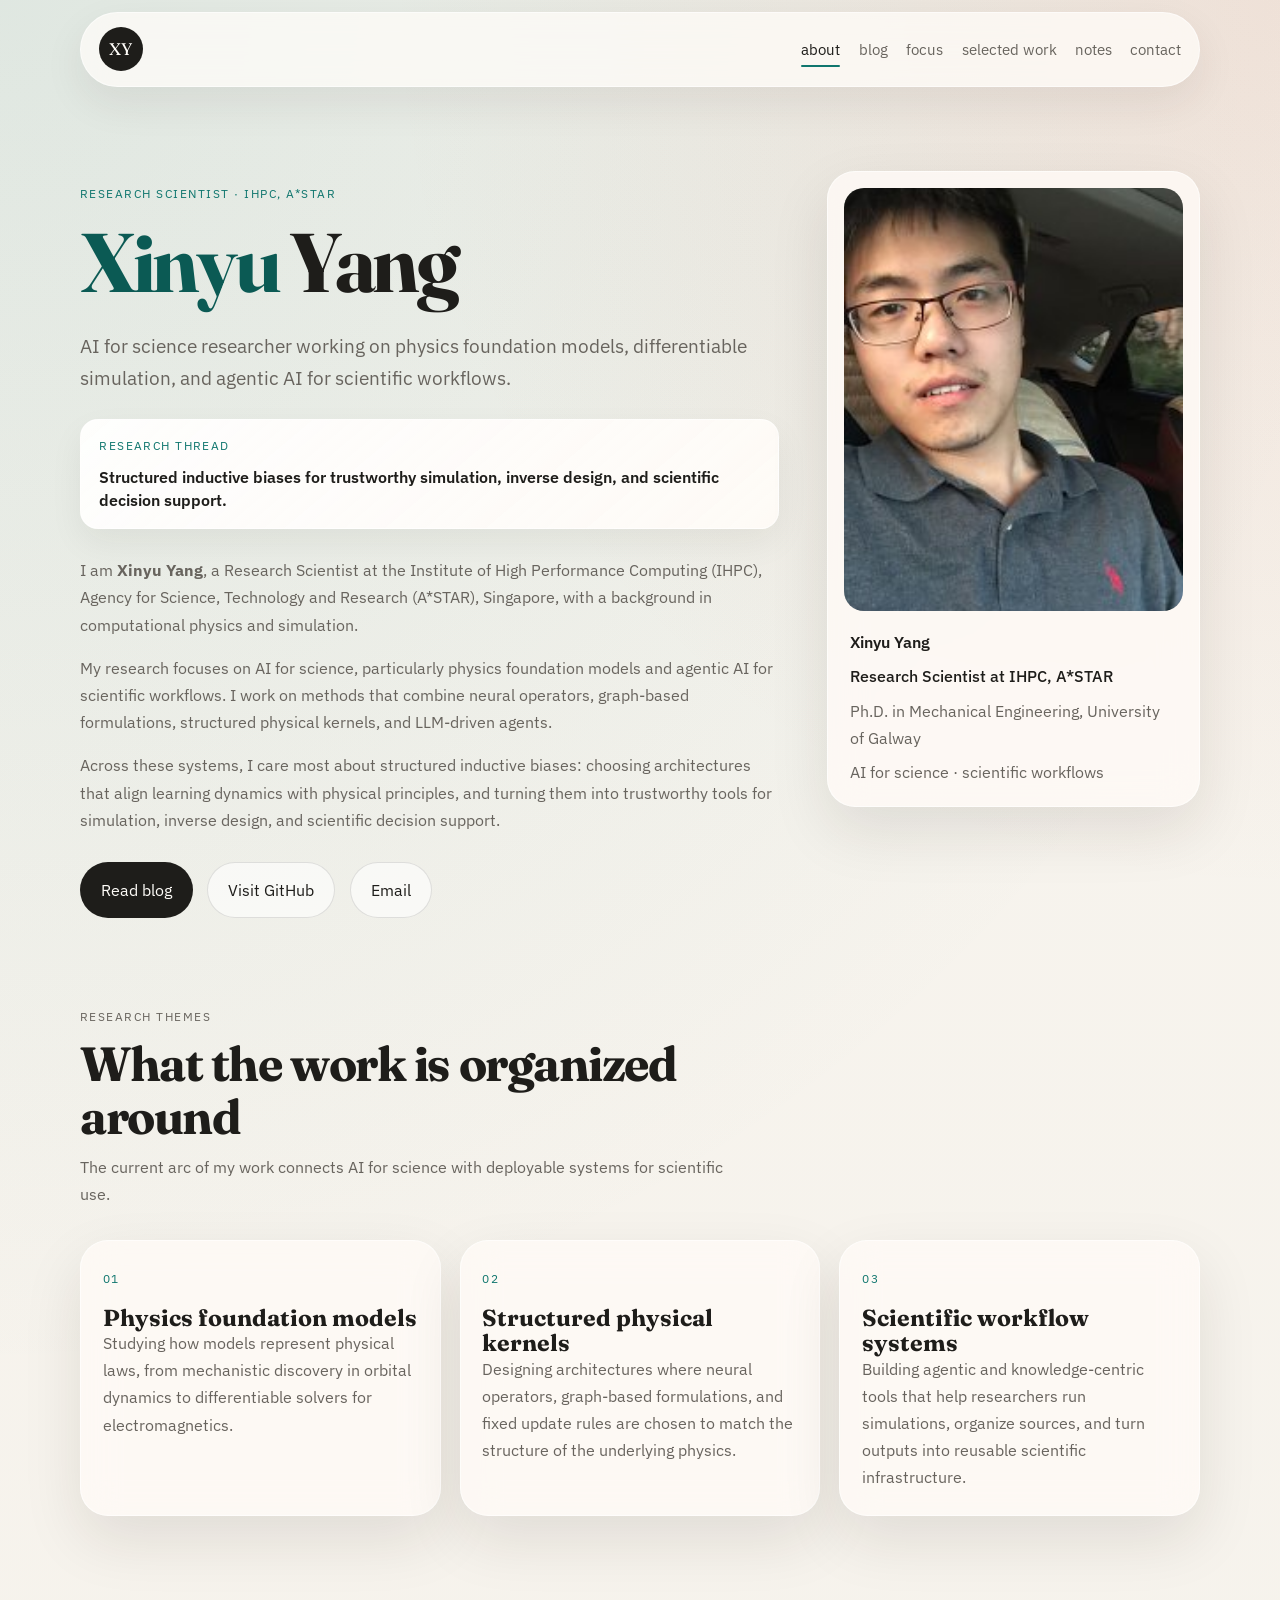
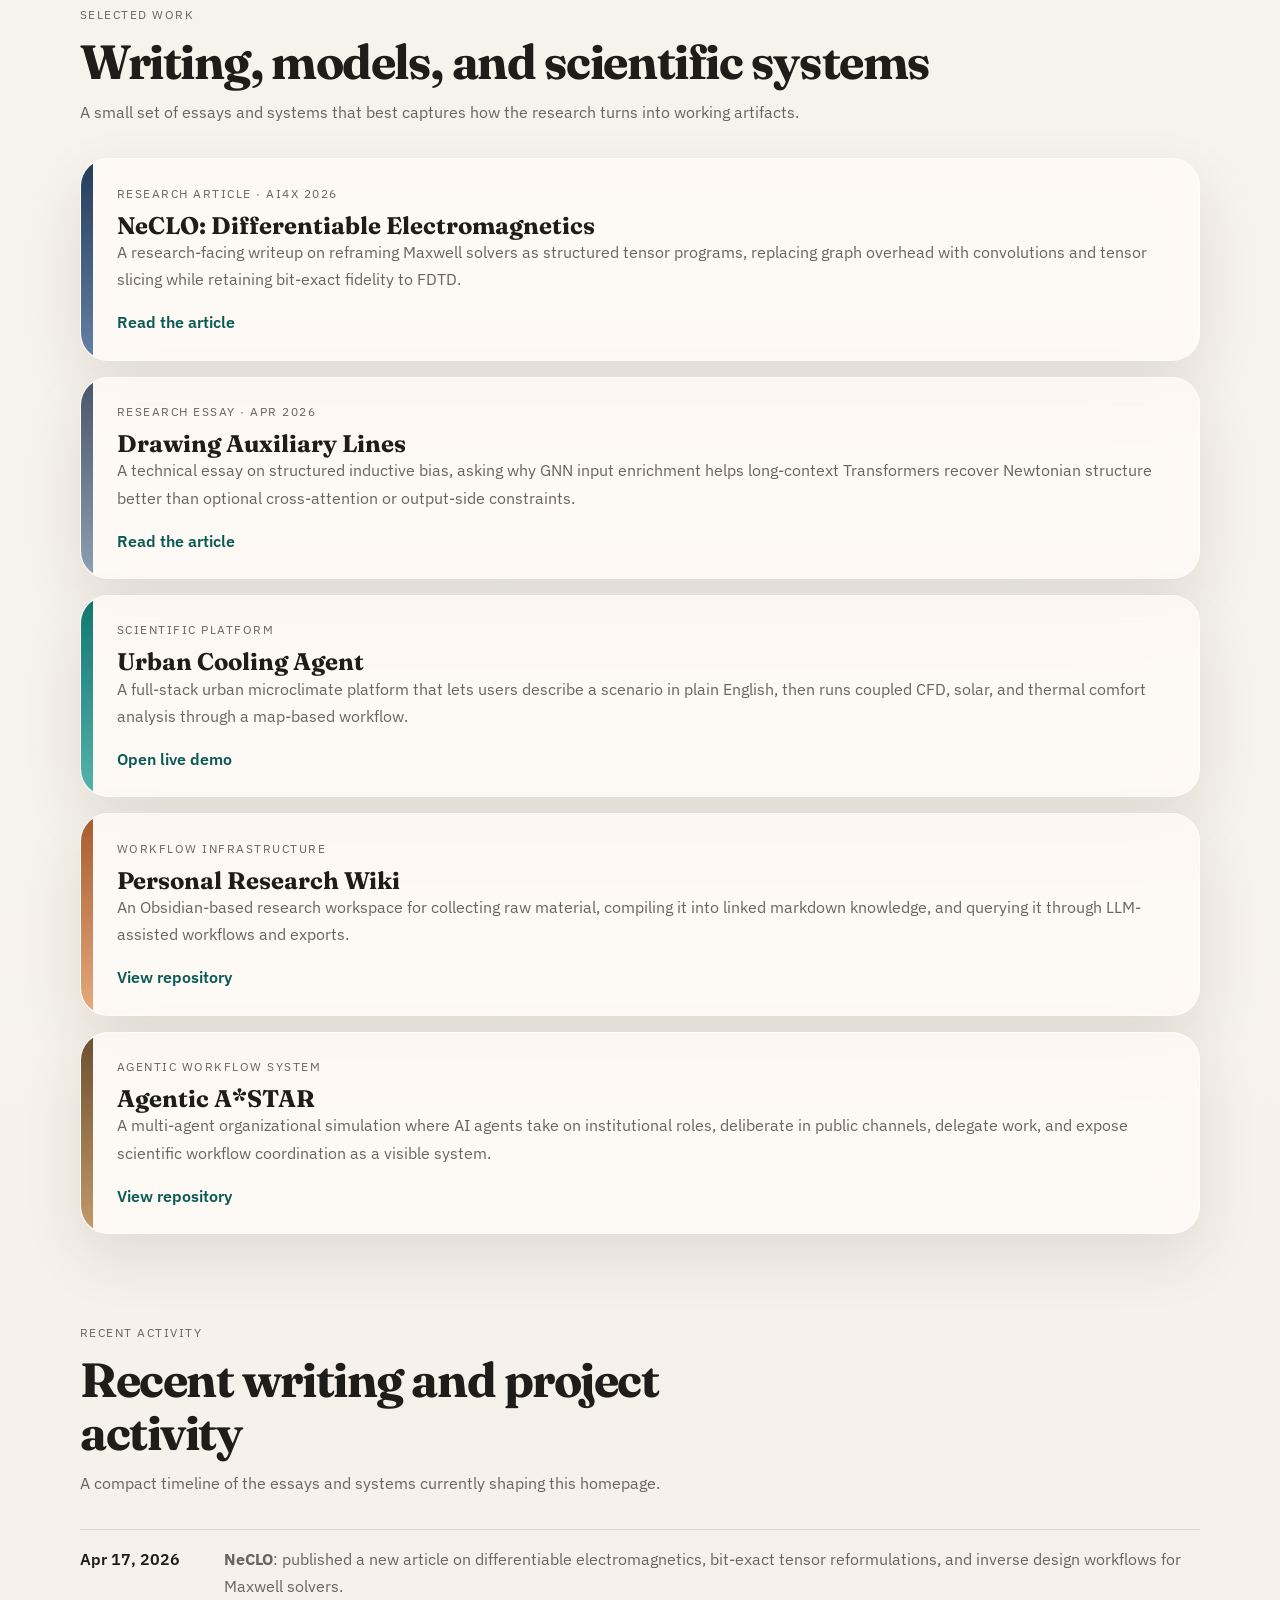
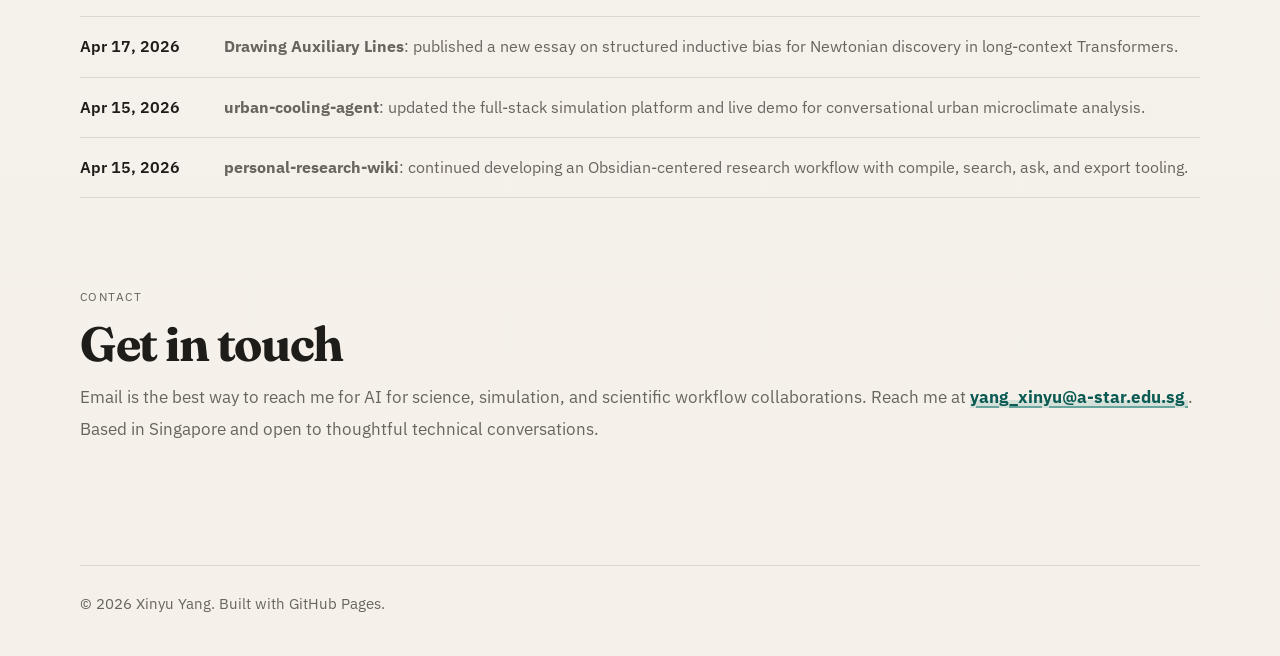
==== commit 049d150d: "Trim homepage hero metadata" ====
--- a/index.html
+++ b/index.html
@@ -84,14 +84,6 @@
             </p>
           </div>
 
-          <div class="hero-tags" aria-label="Research interests">
-            <span>Physics foundation models</span>
-            <span>Differentiable simulation</span>
-            <span>Neural operators</span>
-            <span>Structured physical kernels</span>
-            <span>Agentic scientific workflows</span>
-          </div>
-
           <div class="intro-copy">
             <p>
               I am <strong>Xinyu Yang</strong>, a Research Scientist at the
@@ -142,7 +134,7 @@
             <p>Xinyu Yang</p>
             <p>Research Scientist at IHPC, A*STAR</p>
             <p>Ph.D. in Mechanical Engineering, University of Galway</p>
-            <p>Singapore · AI for science · scientific workflows</p>
+            <p>AI for science · scientific workflows</p>
           </div>
         </aside>
       </section>
--- a/styles.css
+++ b/styles.css
@@ -219,25 +219,6 @@
   line-height: 1.45;
 }
 
-.hero-tags {
-  display: flex;
-  flex-wrap: wrap;
-  gap: 0.65rem;
-  margin-top: 1rem;
-}
-
-.hero-tags span {
-  display: inline-flex;
-  align-items: center;
-  min-height: 2rem;
-  padding: 0.38rem 0.78rem;
-  border: 1px solid var(--line);
-  border-radius: 999px;
-  background: rgba(255, 255, 255, 0.5);
-  color: var(--text);
-  font-size: 0.92rem;
-}
-
 .intro-copy p,
 .section-heading p,
 .info-card p,
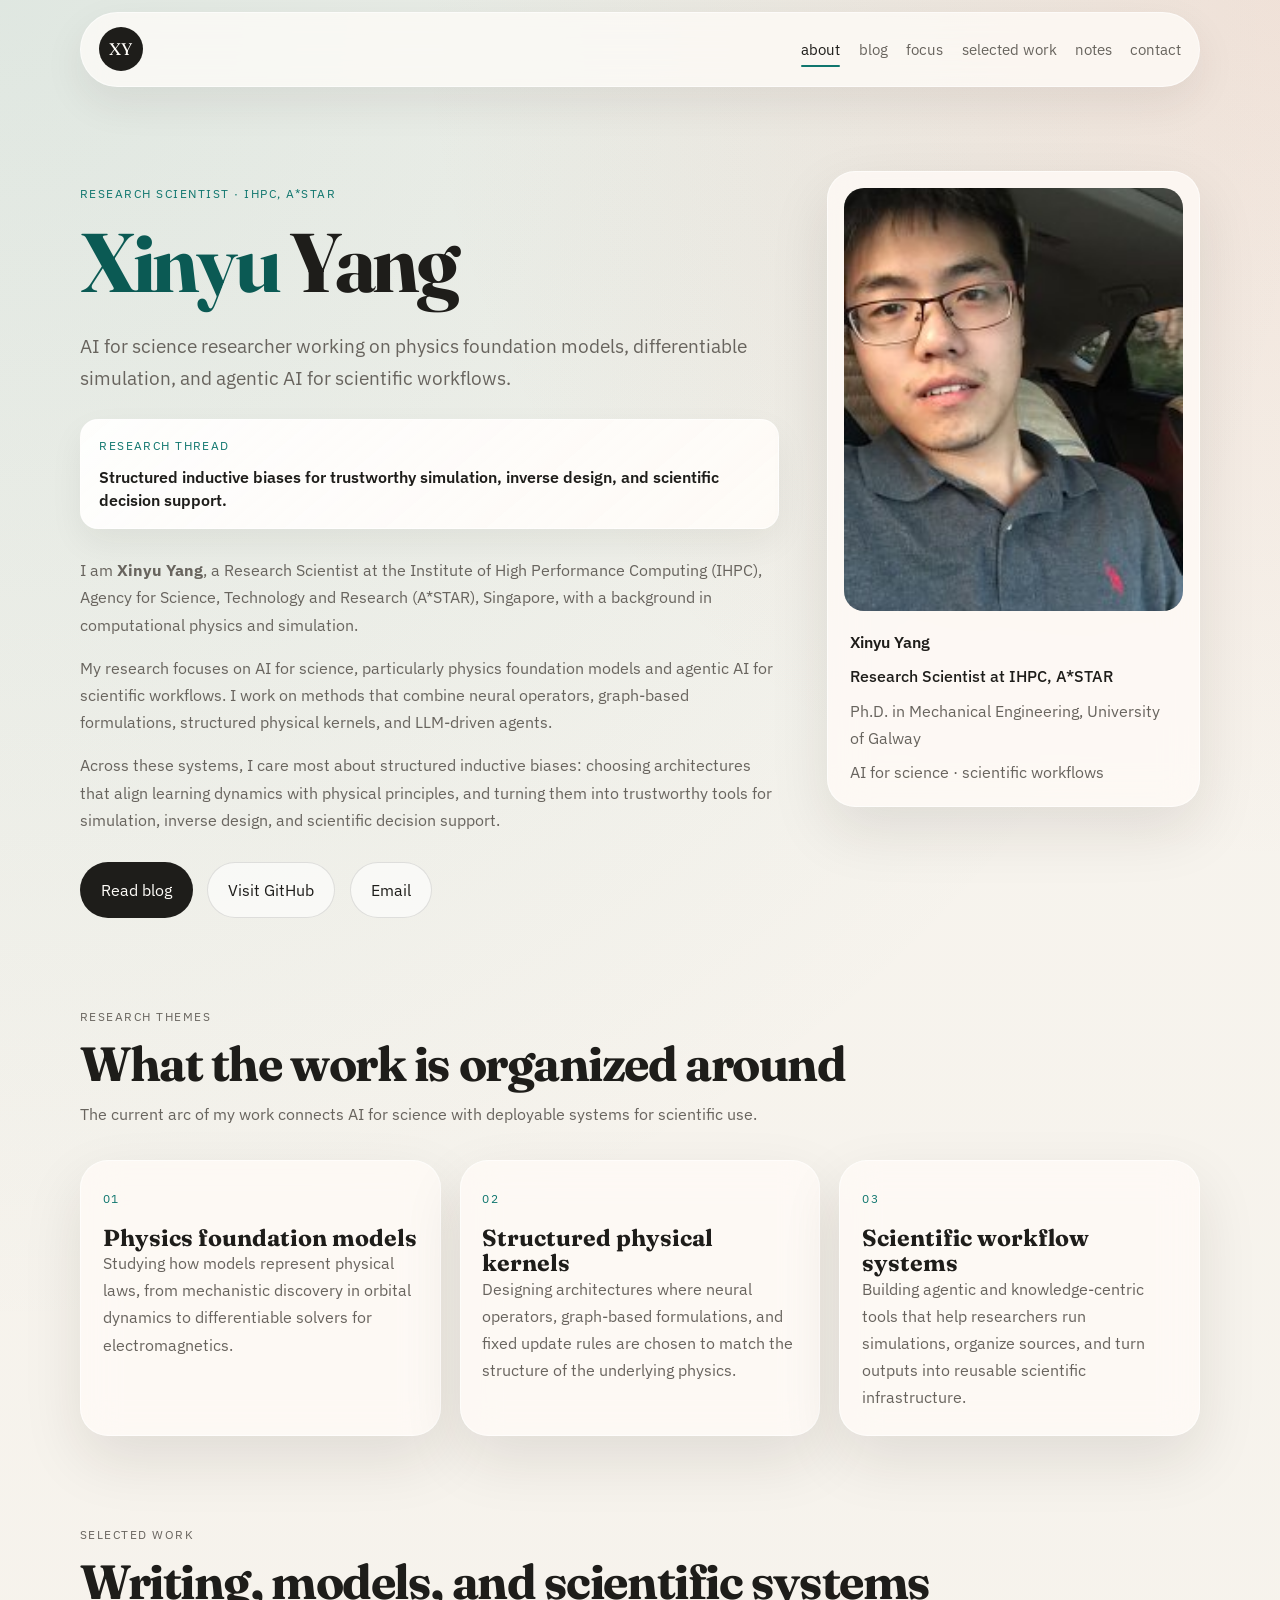
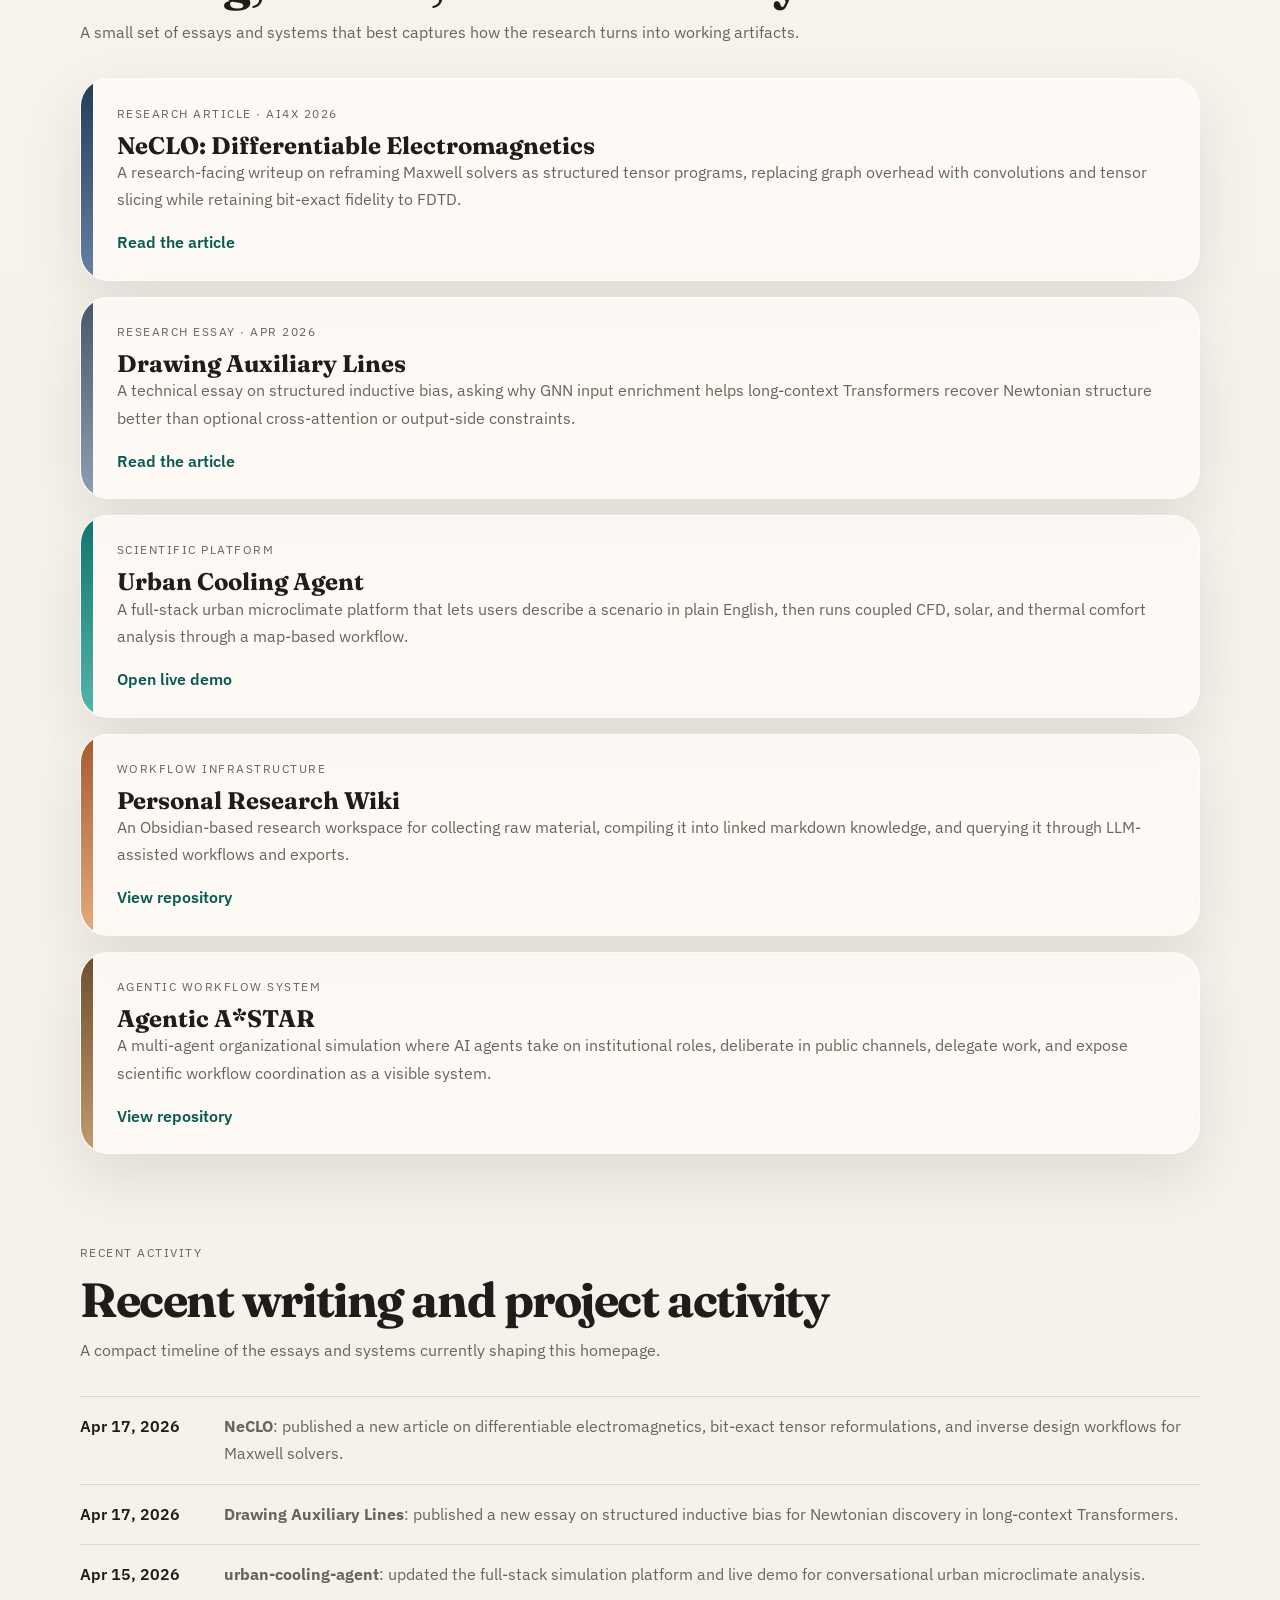
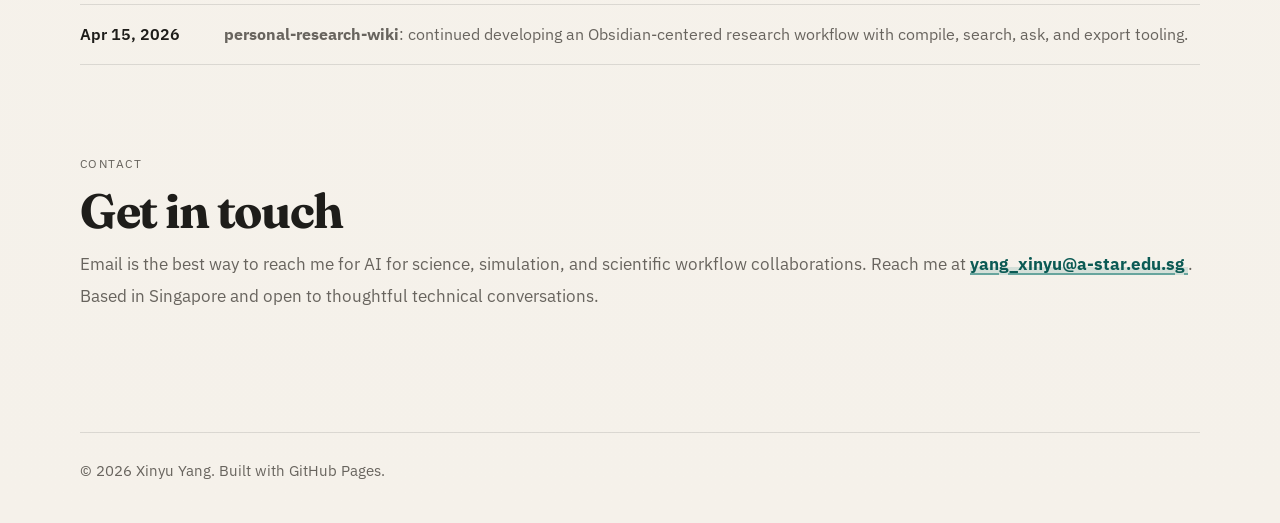
==== commit c134fc47: "Widen homepage section headings" ====
--- a/index.html
+++ b/index.html
@@ -140,7 +140,7 @@
       </section>
 
       <section id="focus" class="section container">
-        <div class="section-heading">
+        <div class="section-heading wide-heading">
           <p class="section-kicker">Research themes</p>
           <h2>What the work is organized around</h2>
           <p>
@@ -290,7 +290,7 @@
       </section>
 
       <section id="notes" class="section container">
-        <div class="section-heading">
+        <div class="section-heading wide-heading">
           <p class="section-kicker">Recent activity</p>
           <h2>Recent writing and project activity</h2>
           <p>
--- a/styles.css
+++ b/styles.css
@@ -346,6 +346,14 @@
   max-width: none;
 }
 
+.wide-heading {
+  max-width: none;
+}
+
+.wide-heading p {
+  max-width: none;
+}
+
 .card-grid {
   display: grid;
   grid-template-columns: repeat(3, minmax(0, 1fr));
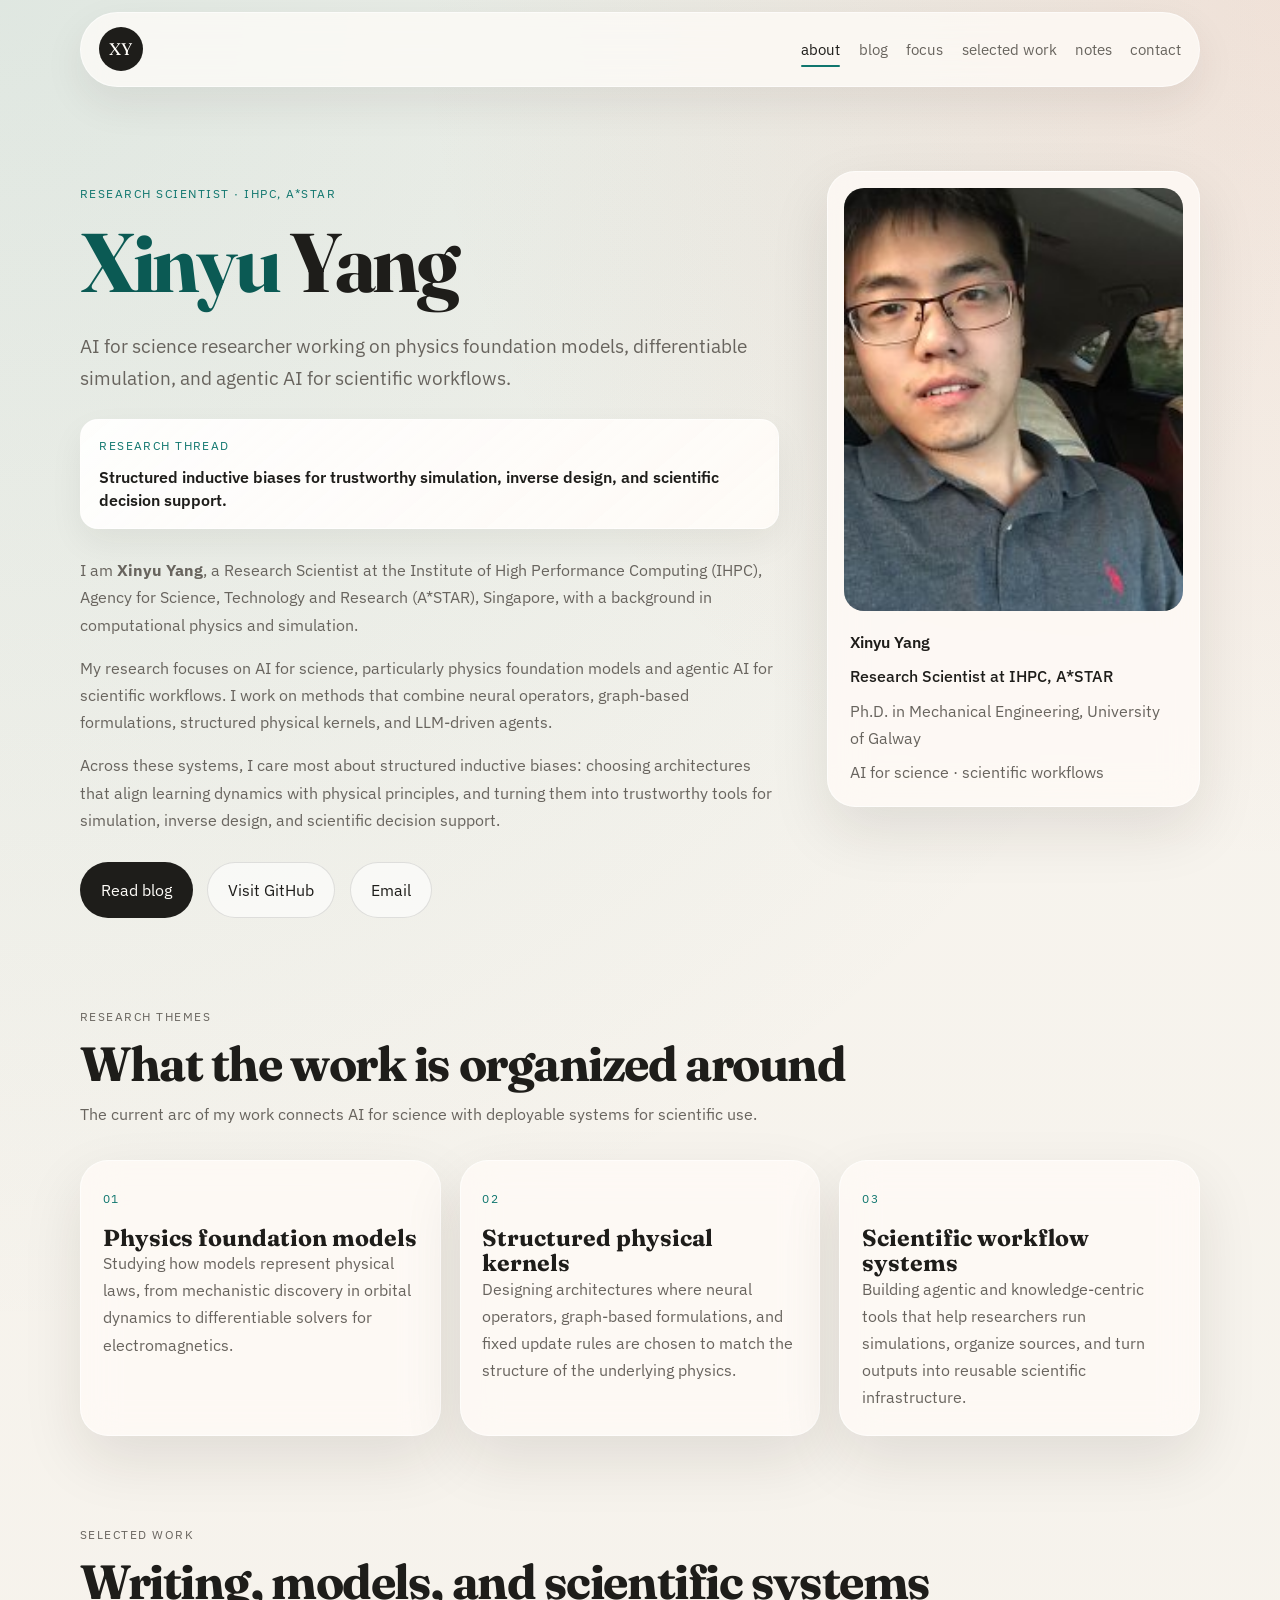
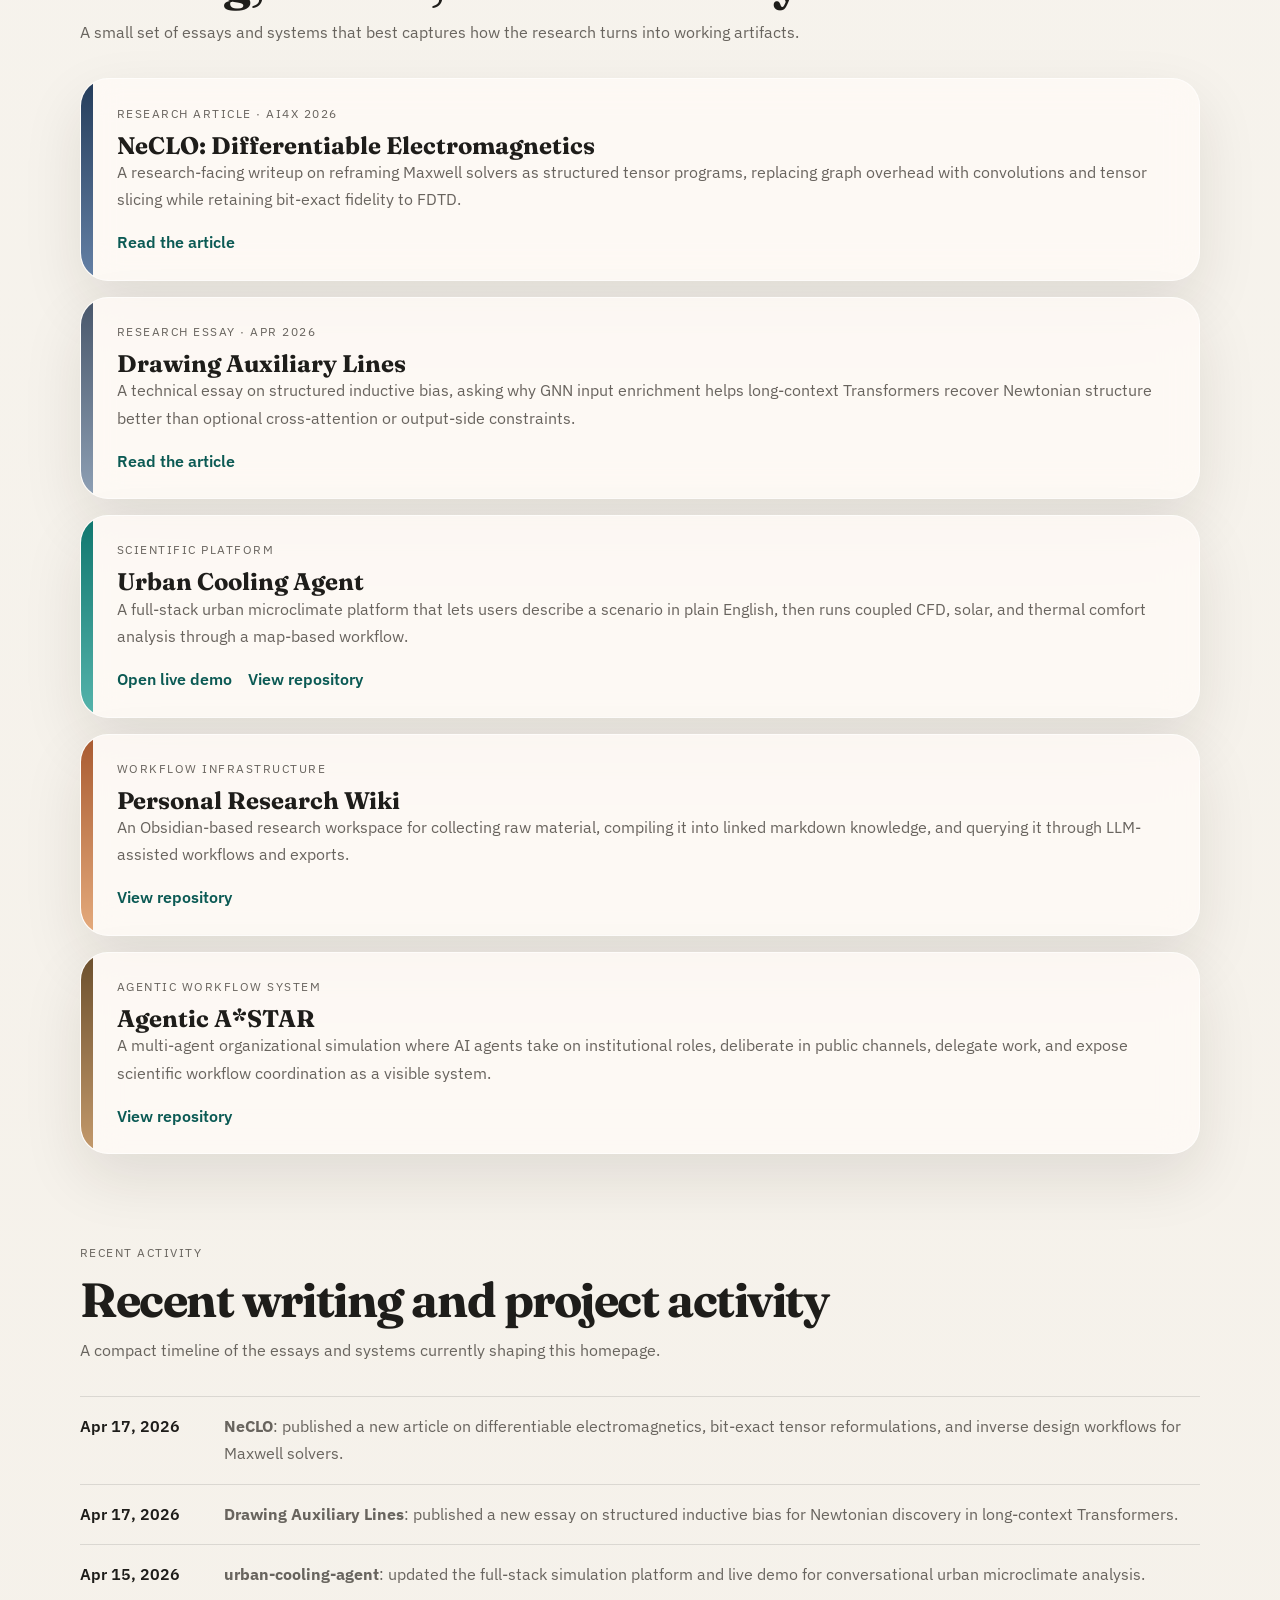
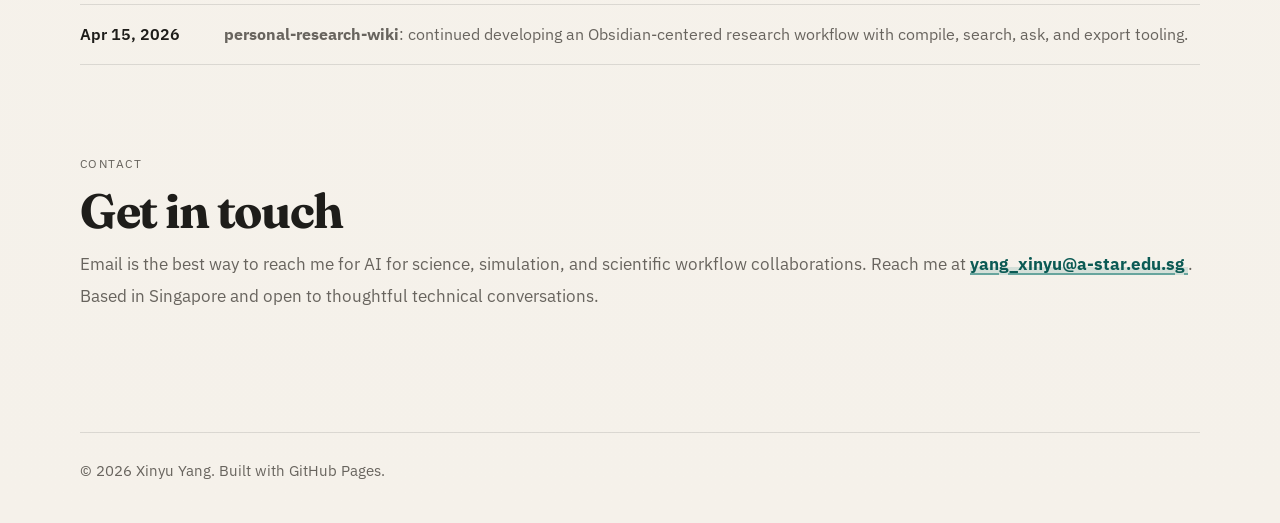
==== commit cca50343: "Add repository link to urban cooling card" ====
--- a/index.html
+++ b/index.html
@@ -235,13 +235,22 @@
                 a scenario in plain English, then runs coupled CFD, solar, and
                 thermal comfort analysis through a map-based workflow.
               </p>
-              <a
-                href="https://pgupdn.github.io/urban-cooling-agent/"
-                target="_blank"
-                rel="noreferrer"
-              >
-                Open live demo
-              </a>
+              <div class="project-actions">
+                <a
+                  href="https://pgupdn.github.io/urban-cooling-agent/"
+                  target="_blank"
+                  rel="noreferrer"
+                >
+                  Open live demo
+                </a>
+                <a
+                  href="https://github.com/PgUpDn/urban-cooling-agent"
+                  target="_blank"
+                  rel="noreferrer"
+                >
+                  View repository
+                </a>
+              </div>
             </div>
           </article>
 
--- a/styles.css
+++ b/styles.css
@@ -427,6 +427,16 @@
   font-weight: 600;
 }
 
+.project-actions {
+  display: flex;
+  flex-wrap: wrap;
+  gap: 1rem;
+}
+
+.project-actions a {
+  margin-top: 1rem;
+}
+
 .site-nav a.current {
   color: var(--text);
 }
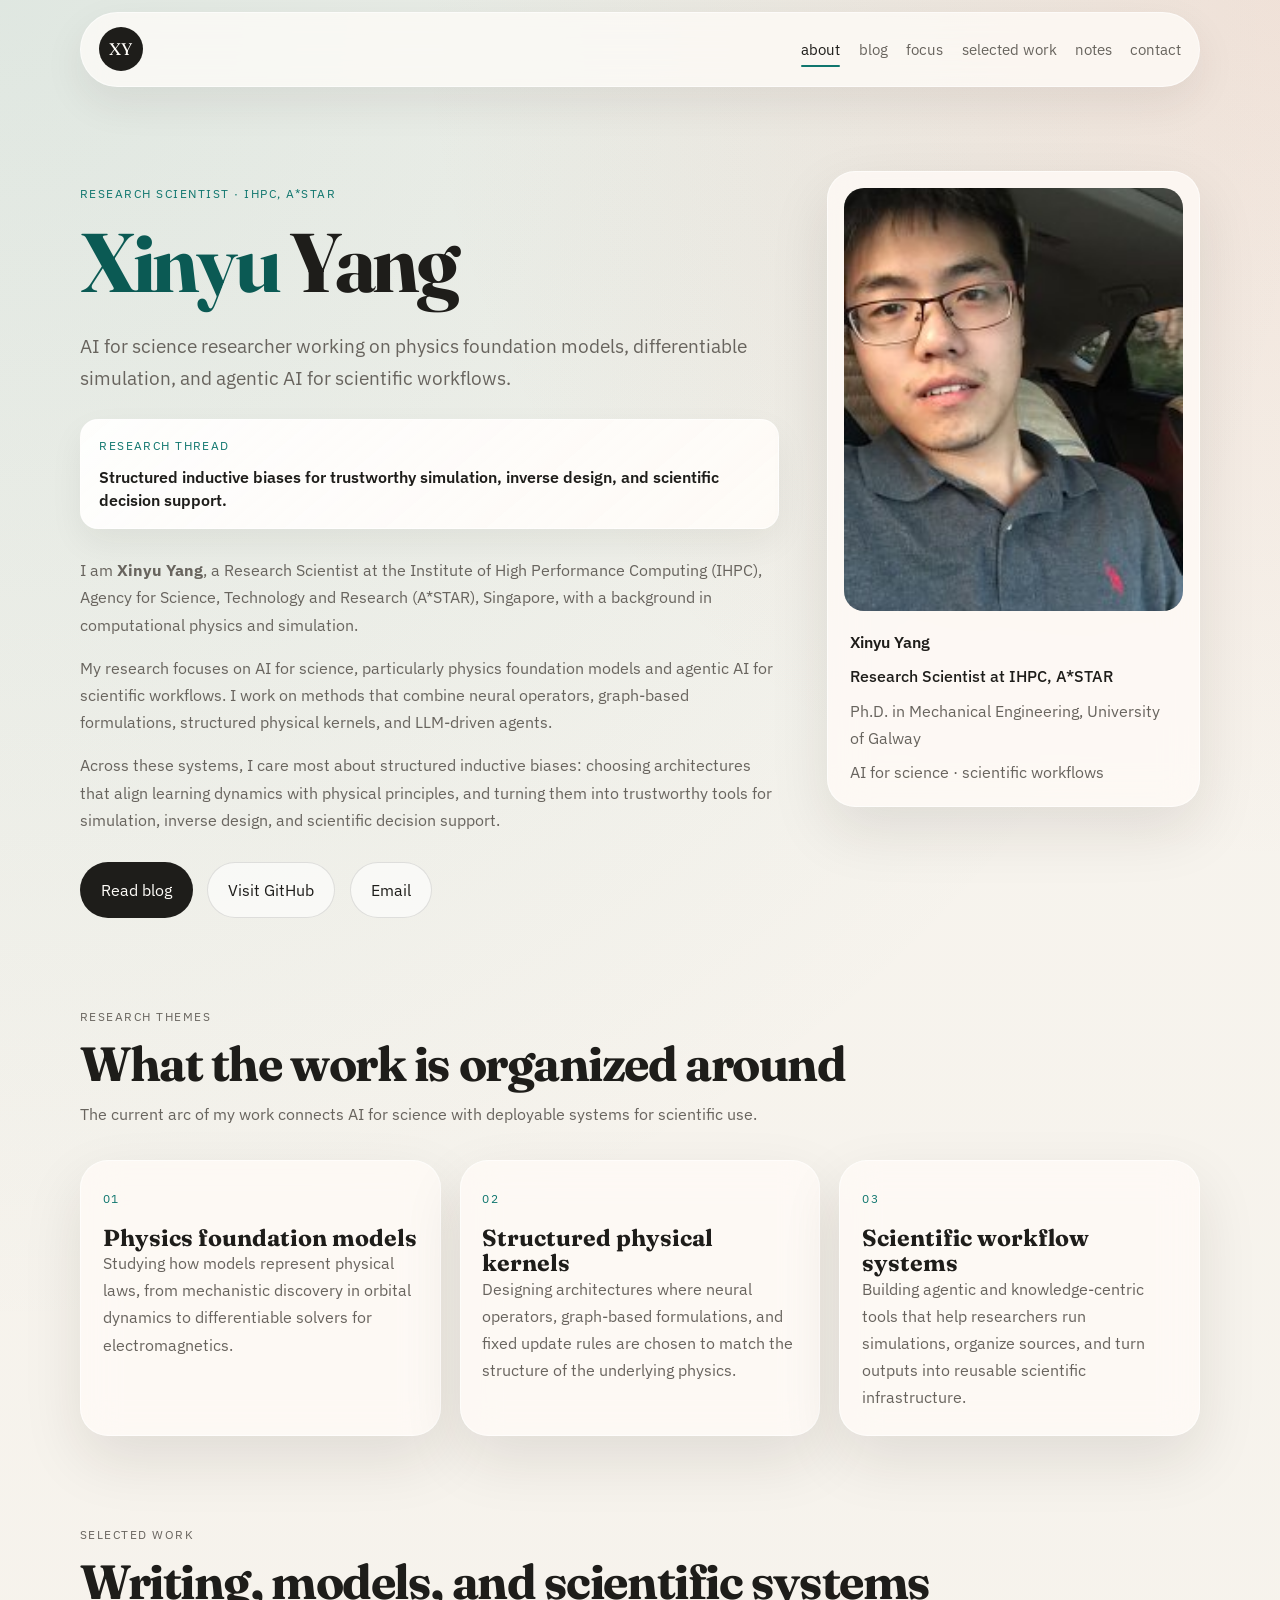
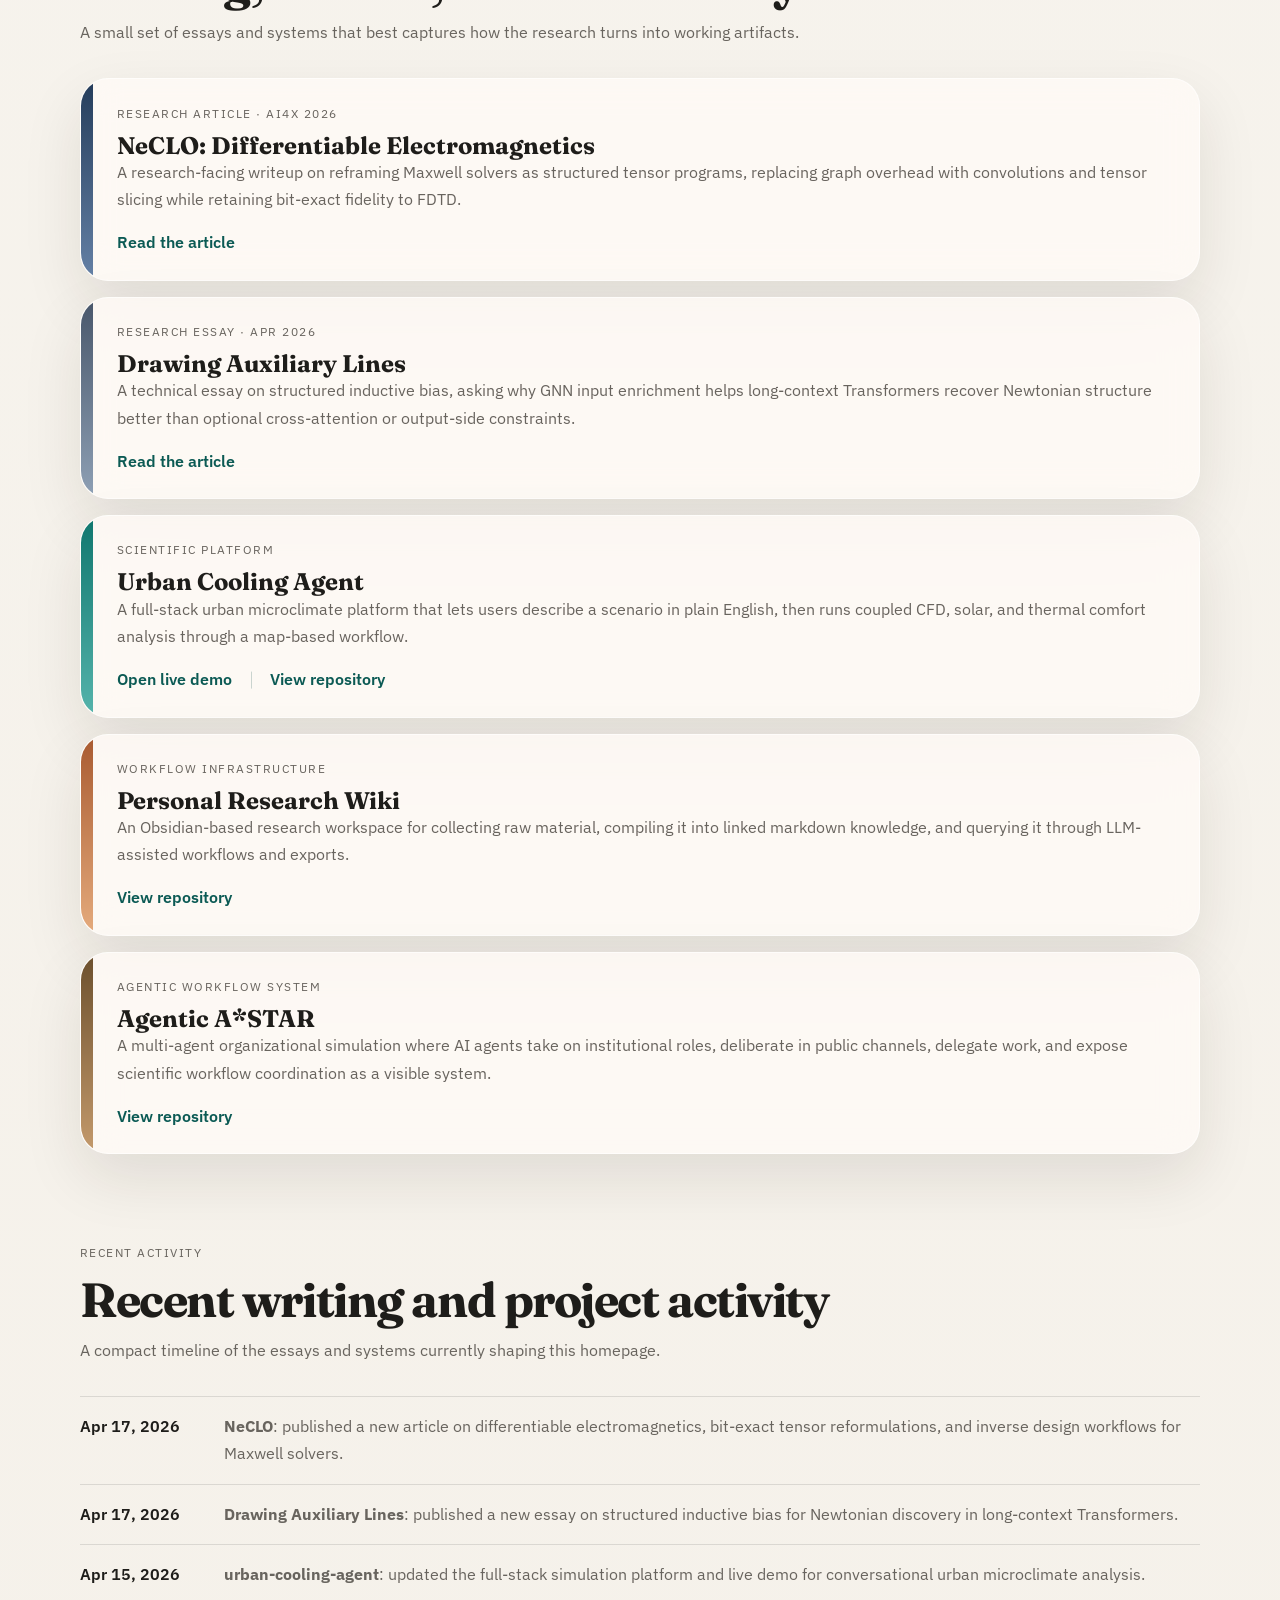
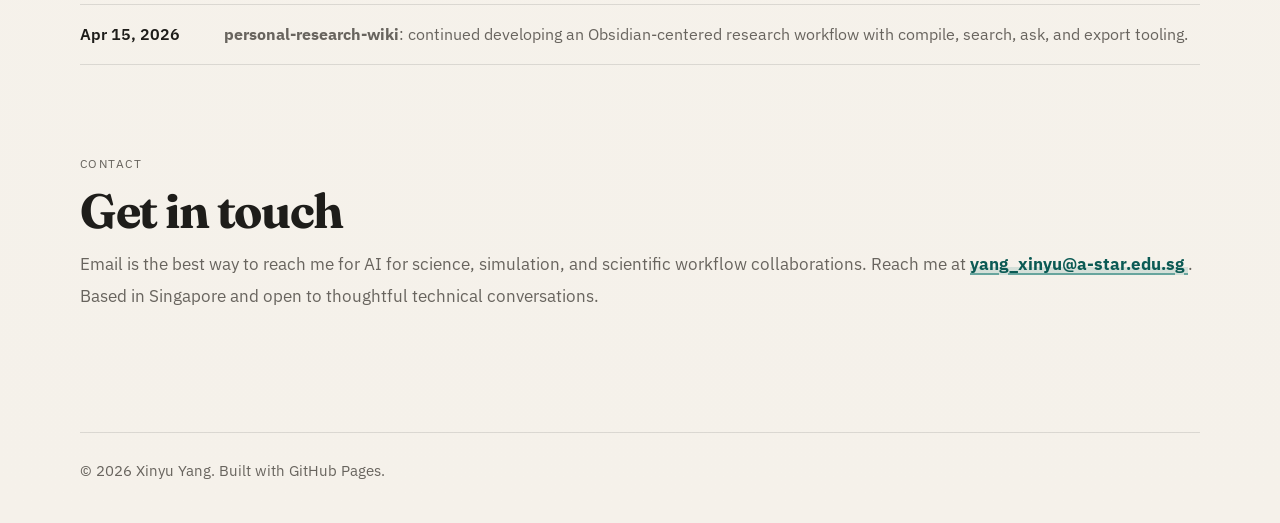
==== commit 5ba86a5c: "Improve email CTA fallback behavior" ====
--- a/index.html
+++ b/index.html
@@ -115,7 +115,12 @@
             >
               Visit GitHub
             </a>
-            <a class="button button-secondary" href="mailto:yang_xinyu@a-star.edu.sg">
+            <a
+              class="button button-secondary"
+              href="mailto:yang_xinyu@a-star.edu.sg"
+              data-email-link
+              data-email-address="yang_xinyu@a-star.edu.sg"
+            >
               Email
             </a>
           </div>
@@ -350,7 +355,12 @@
           <p class="contact-summary">
             Email is the best way to reach me for AI for science, simulation,
             and scientific workflow collaborations. Reach me at
-            <a class="contact-inline-link" href="mailto:yang_xinyu@a-star.edu.sg">
+            <a
+              class="contact-inline-link"
+              href="mailto:yang_xinyu@a-star.edu.sg"
+              data-email-link
+              data-email-address="yang_xinyu@a-star.edu.sg"
+            >
               yang_xinyu@a-star.edu.sg
             </a>.
             Based in Singapore and open to thoughtful technical conversations.
--- a/styles.css
+++ b/styles.css
@@ -269,6 +269,11 @@
   border-color: rgba(15, 118, 110, 0.32);
 }
 
+.button.email-feedback {
+  border-color: rgba(15, 118, 110, 0.34);
+  color: var(--accent-strong);
+}
+
 .profile-card,
 .info-card,
 .project-card,
@@ -430,11 +435,28 @@
 .project-actions {
   display: flex;
   flex-wrap: wrap;
-  gap: 1rem;
+  column-gap: 2.4rem;
+  row-gap: 0.6rem;
+  margin-top: 1rem;
 }
 
 .project-actions a {
-  margin-top: 1rem;
+  margin-top: 0;
+}
+
+.project-actions a + a {
+  position: relative;
+}
+
+.project-actions a + a::before {
+  content: "";
+  position: absolute;
+  left: -1.2rem;
+  top: 50%;
+  width: 1px;
+  height: 1.05rem;
+  background: rgba(20, 82, 79, 0.22);
+  transform: translateY(-50%);
 }
 
 .site-nav a.current {
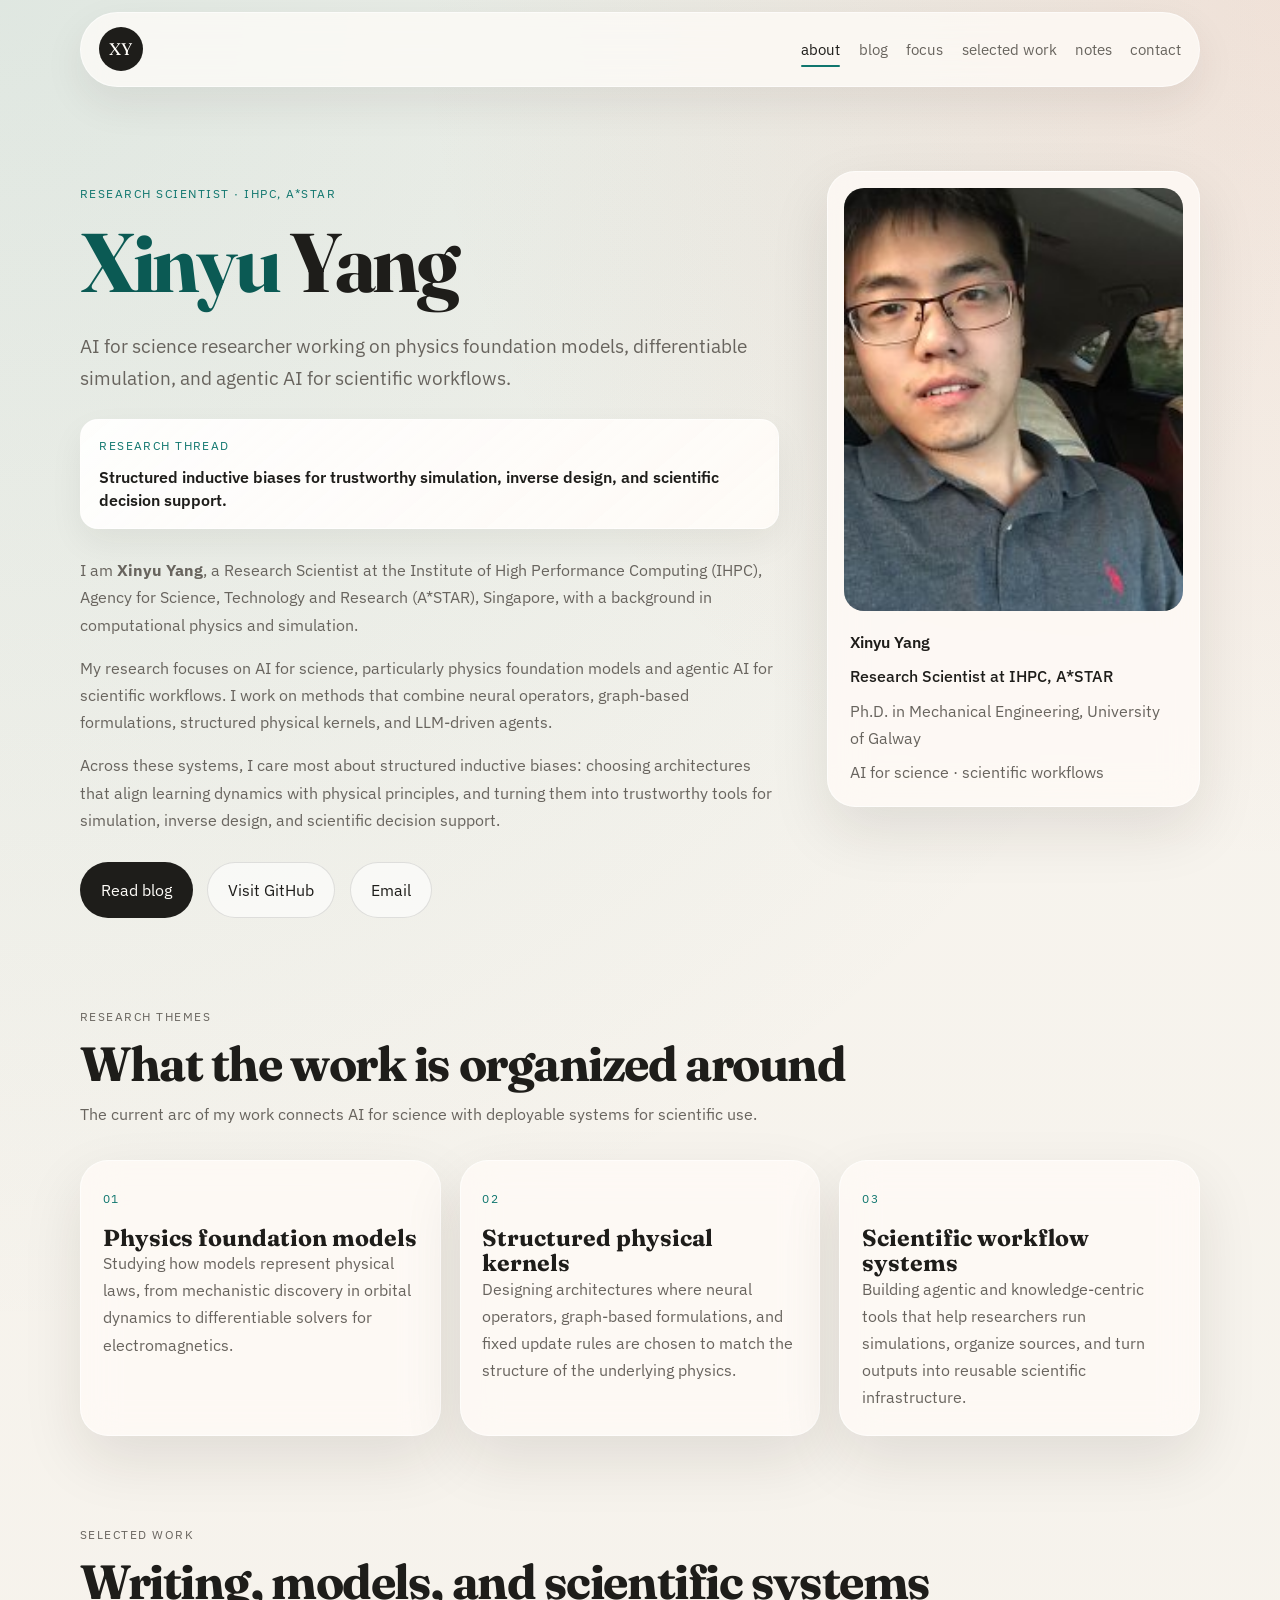
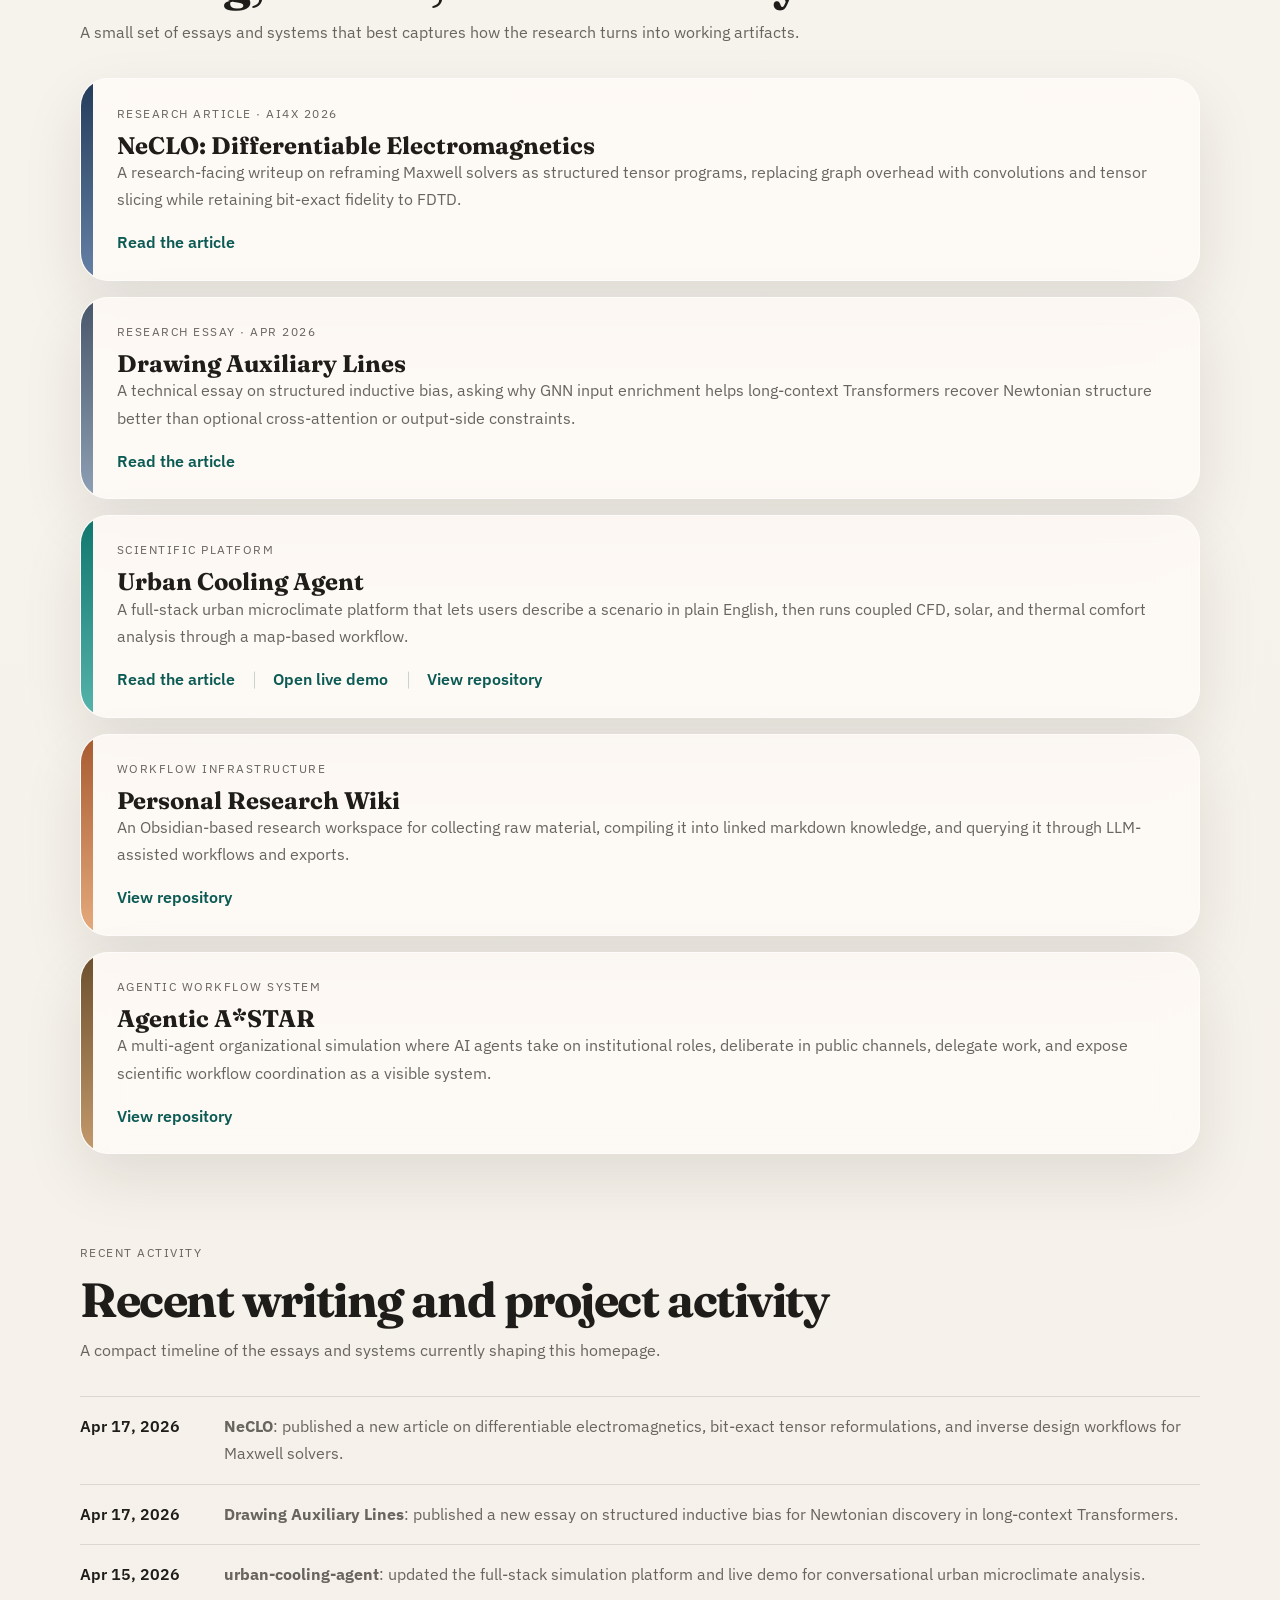
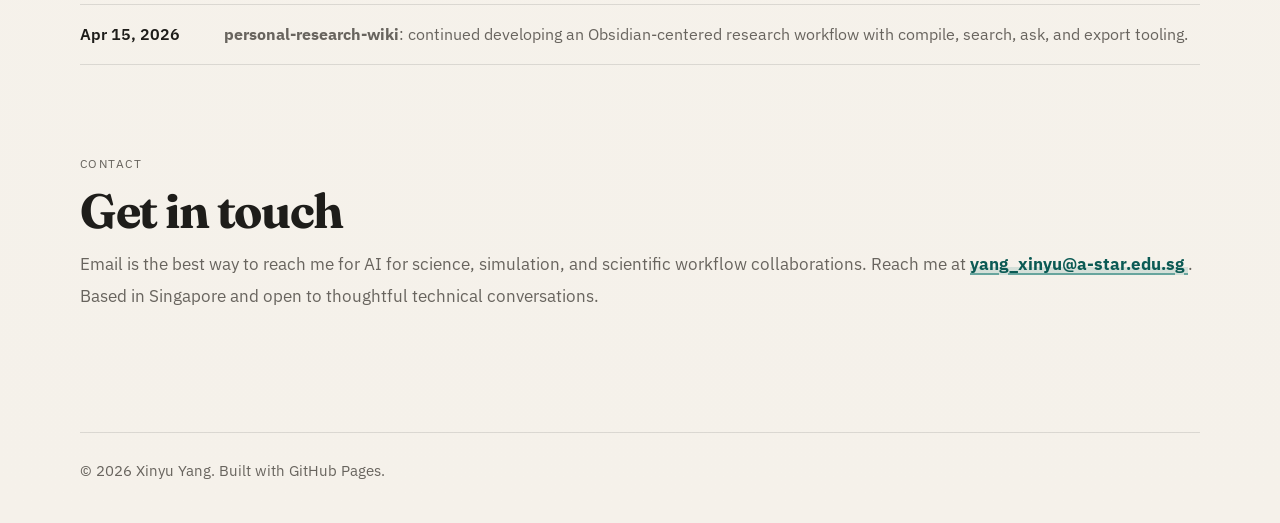
==== commit 8c8f5031: "Add article link to urban cooling card" ====
--- a/index.html
+++ b/index.html
@@ -242,6 +242,13 @@
               </p>
               <div class="project-actions">
                 <a
+                  href="https://pgupdn.github.io/blog/2026/agentic-urban-comfort-energy/"
+                  target="_blank"
+                  rel="noreferrer"
+                >
+                  Read the article
+                </a>
+                <a
                   href="https://pgupdn.github.io/urban-cooling-agent/"
                   target="_blank"
                   rel="noreferrer"
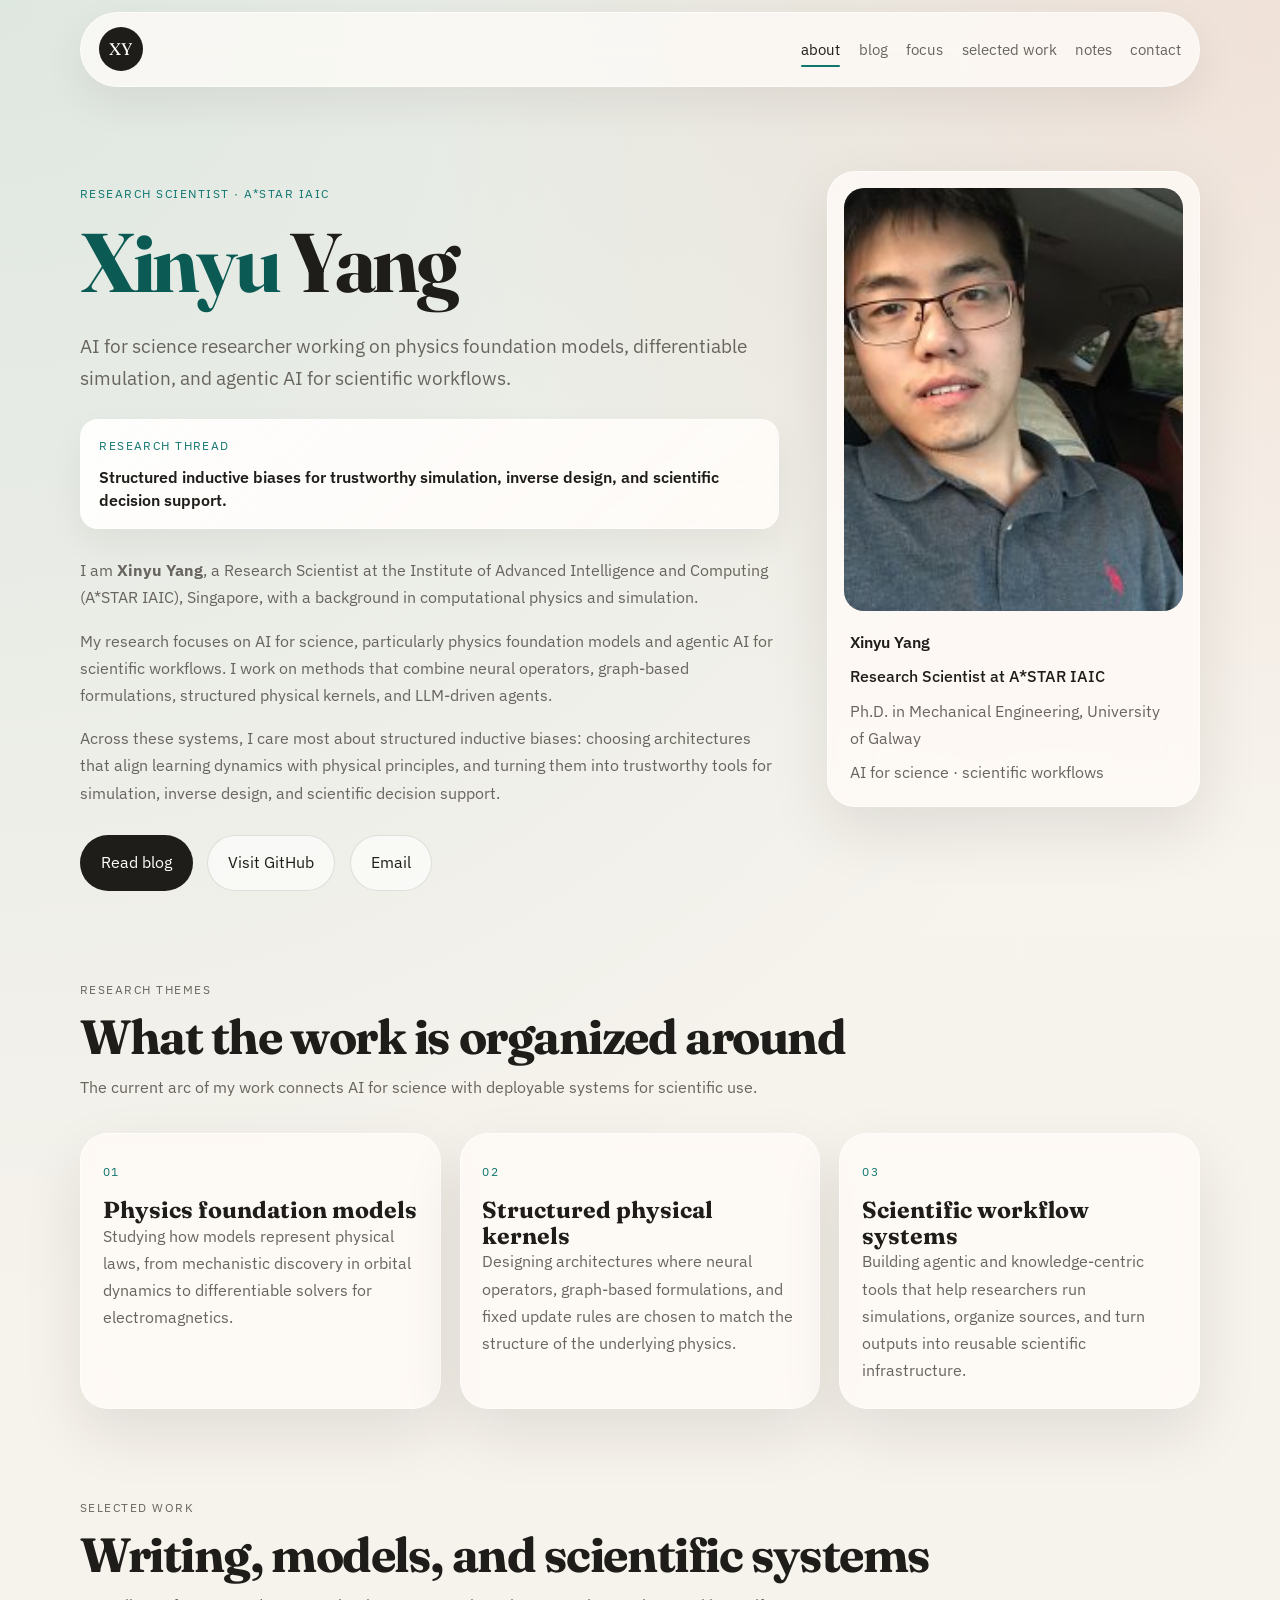
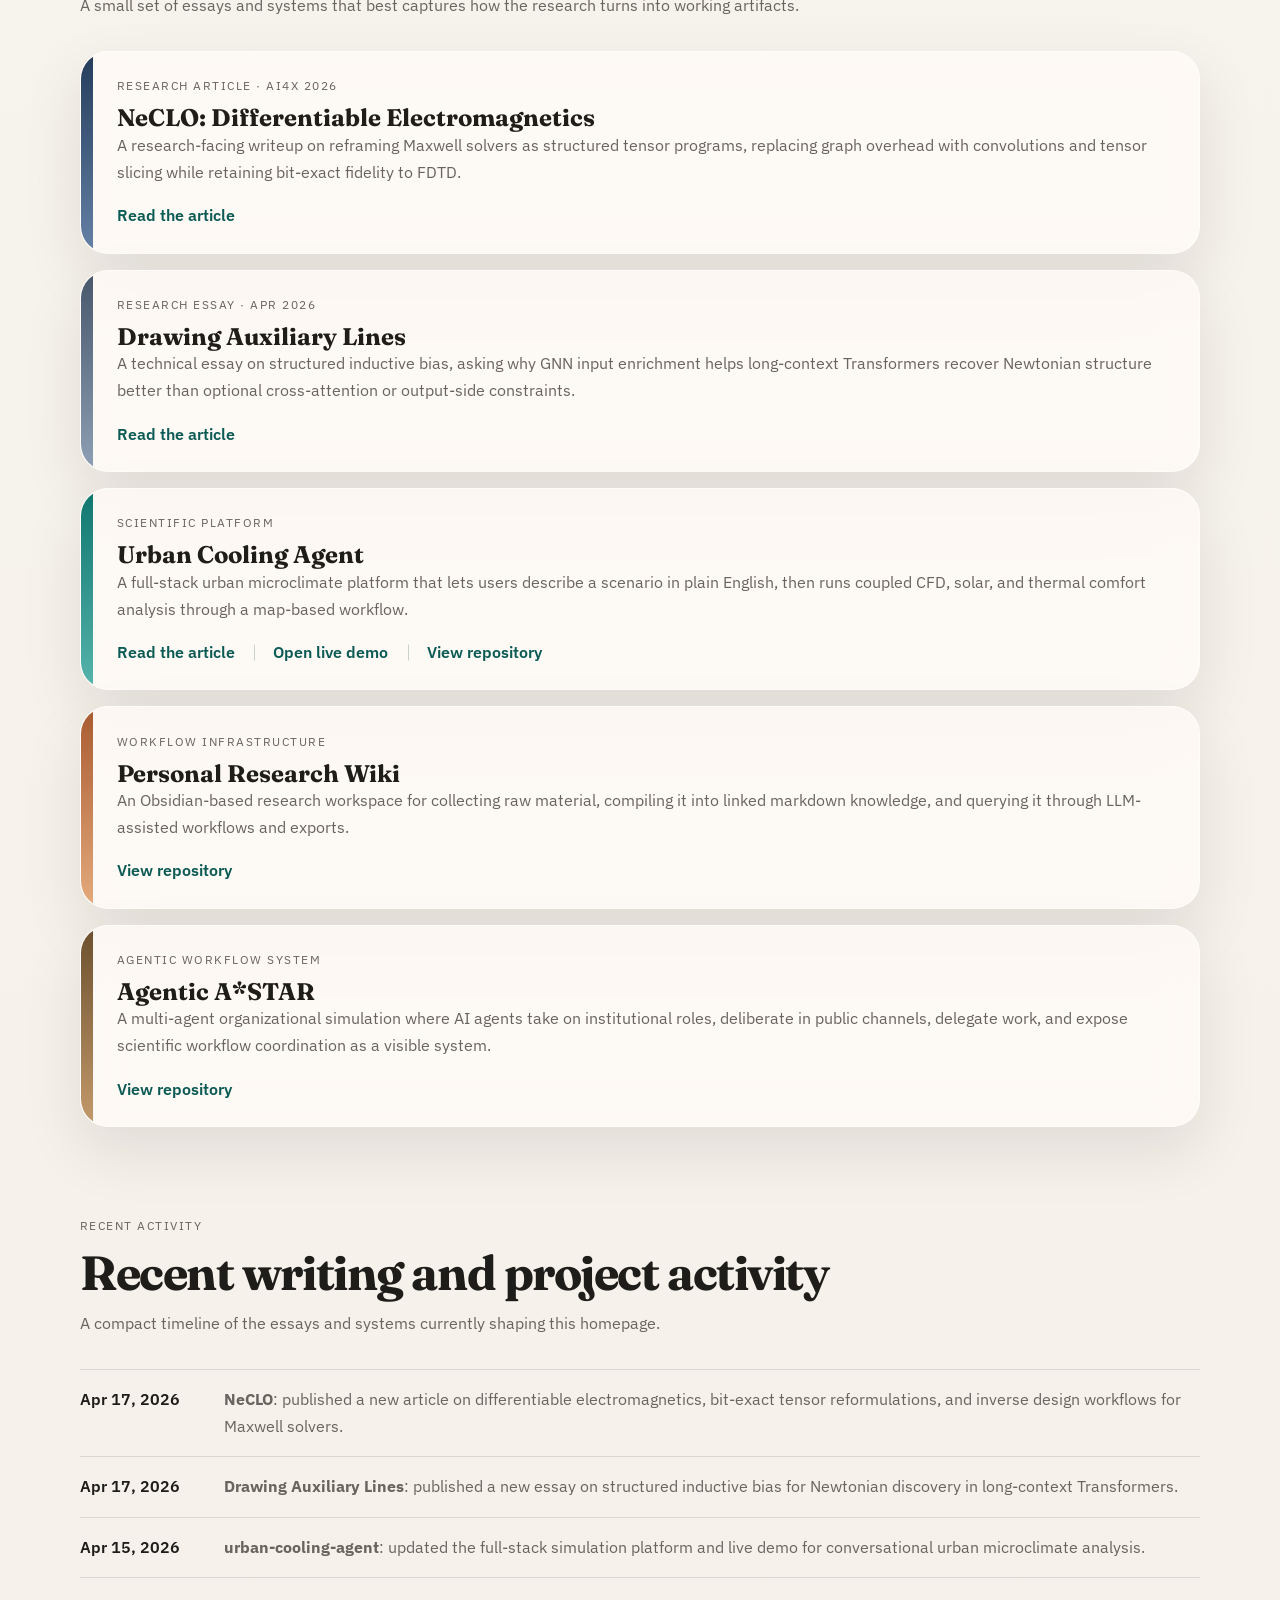
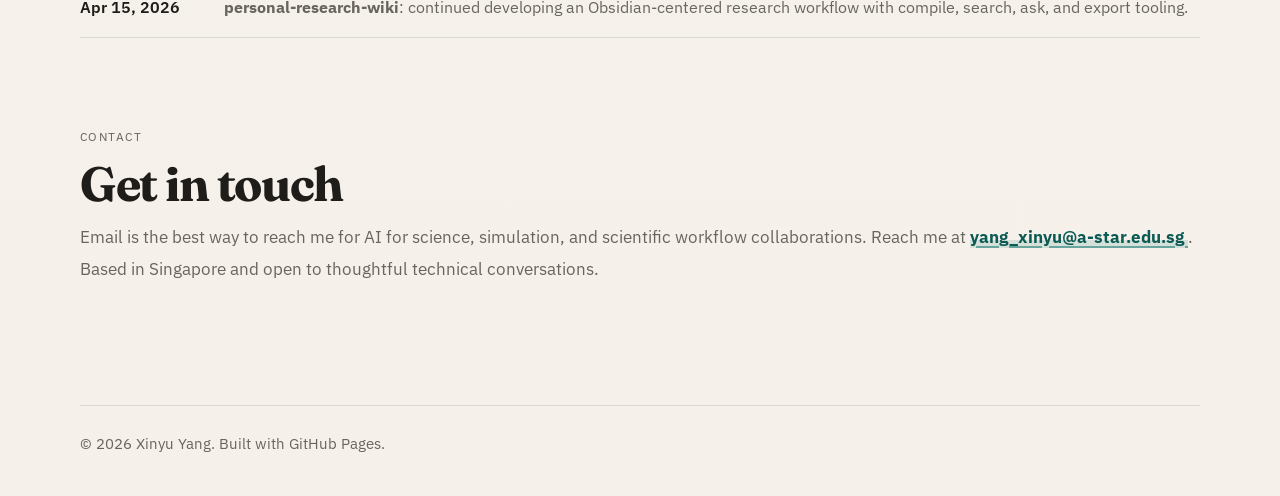
==== commit 2ea3d8d6: "Update homepage affiliation to A*STAR IAIC" ====
--- a/index.html
+++ b/index.html
@@ -9,7 +9,7 @@
     </title>
     <meta
       name="description"
-      content="Personal homepage for Xinyu Yang, Research Scientist at IHPC, A*STAR, working on AI for science, physics foundation models, differentiable simulation, and agentic scientific workflows."
+      content="Personal homepage for Xinyu Yang, Research Scientist at A*STAR IAIC, working on AI for science, physics foundation models, differentiable simulation, and agentic scientific workflows."
     />
     <meta name="theme-color" content="#1e1d1a" />
     <meta property="og:type" content="website" />
@@ -69,7 +69,7 @@
     <main id="top" class="page-shell">
       <section id="about" class="hero container">
         <div class="hero-copy">
-          <p class="eyebrow">Research Scientist · IHPC, A*STAR</p>
+          <p class="eyebrow">Research Scientist · A*STAR IAIC</p>
           <h1><span>Xinyu</span> Yang</h1>
           <p class="lede">
             AI for science researcher working on physics foundation models,
@@ -87,8 +87,8 @@
           <div class="intro-copy">
             <p>
               I am <strong>Xinyu Yang</strong>, a Research Scientist at the
-              Institute of High Performance Computing (IHPC), Agency for Science,
-              Technology and Research (A*STAR), Singapore, with a background in
+              Institute of Advanced Intelligence and Computing (A*STAR IAIC),
+              Singapore, with a background in
               computational physics and simulation.
             </p>
             <p>
@@ -137,7 +137,7 @@
           </div>
           <div class="profile-meta">
             <p>Xinyu Yang</p>
-            <p>Research Scientist at IHPC, A*STAR</p>
+            <p>Research Scientist at A*STAR IAIC</p>
             <p>Ph.D. in Mechanical Engineering, University of Galway</p>
             <p>AI for science · scientific workflows</p>
           </div>
--- a/styles.css
+++ b/styles.css
@@ -667,12 +667,25 @@
   color: var(--text);
 }
 
+.essay-citation {
+  font-size: 0.78em;
+  vertical-align: super;
+}
+
+.essay-citation a {
+  color: var(--accent-strong);
+}
+
 .essay-section ul,
 .essay-section ol {
   margin: 0;
   padding-left: 1.2rem;
   display: grid;
   gap: 0.65rem;
+}
+
+.essay-references {
+  gap: 0.9rem;
 }
 
 .essay-note {
